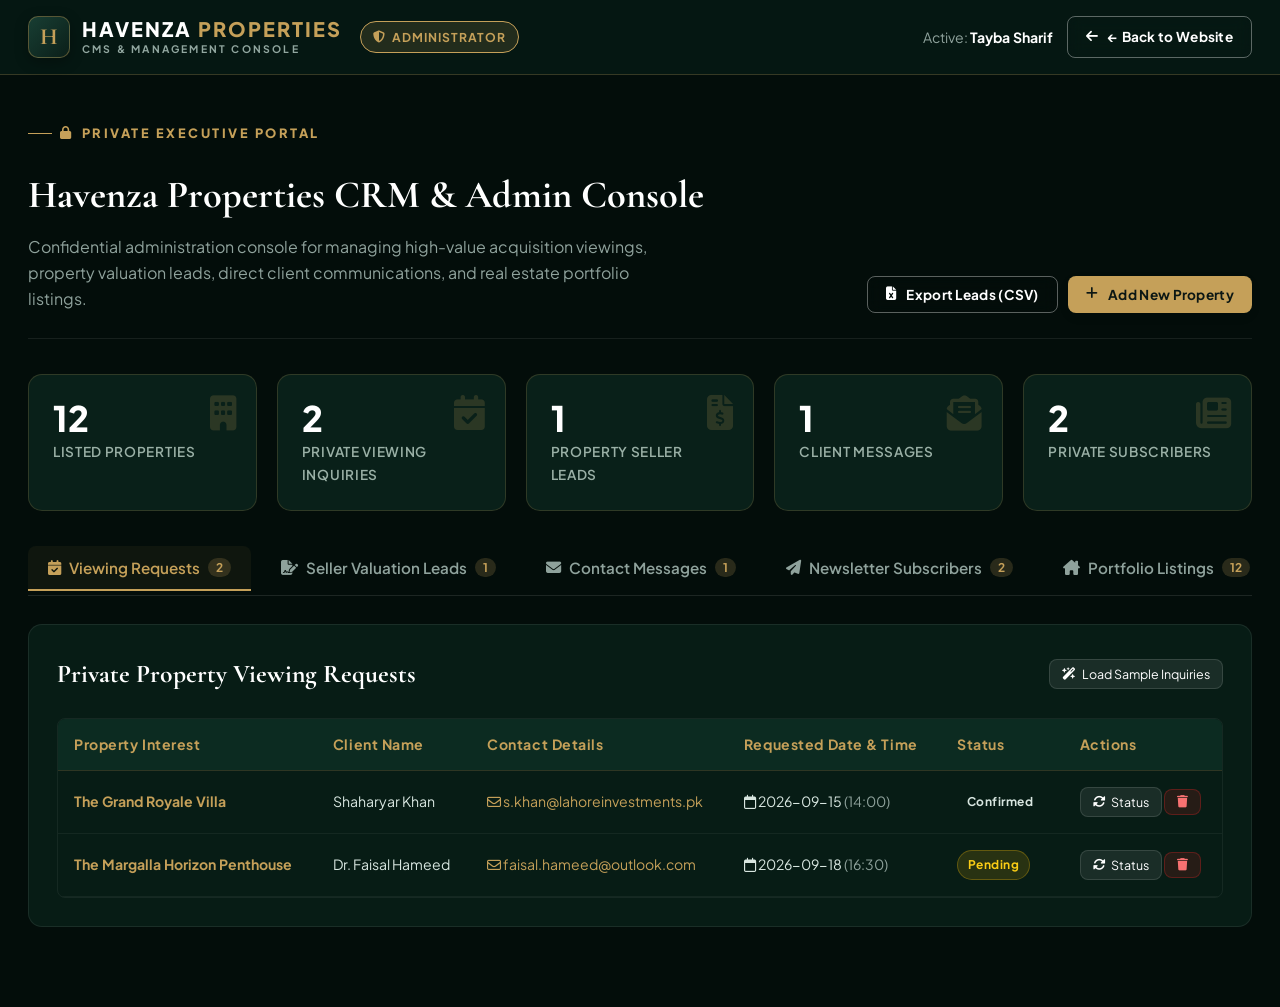
==== admin.html @ 739db120 "Publish Havenza Properties: Clean luxury real estate platform, Admin Console, and Google SEO setup" ====
<!DOCTYPE html>
<html lang="en">
<head>
  <meta charset="UTF-8">
  <meta name="viewport" content="width=device-width, initial-scale=1.0">
  <title>HAVENZA PROPERTIES — CMS & Admin Dashboard</title>
  
  <!-- Google Fonts: Plus Jakarta Sans & Cormorant Garamond -->
  <link rel="preconnect" href="https://fonts.googleapis.com">
  <link rel="preconnect" href="https://fonts.gstatic.com" crossorigin>
  <link href="https://fonts.googleapis.com/css2?family=Cormorant+Garamond:ital,wght@0,500;0,600;0,700;1,400&family=Plus+Jakarta+Sans:wght@300;400;500;600;700;800&display=swap" rel="stylesheet">
  
  <!-- Font Awesome Icons -->
  <link rel="stylesheet" href="https://cdnjs.cloudflare.com/ajax/libs/font-awesome/6.5.1/css/all.min.css">
  
  <!-- Main Stylesheet -->
  <link rel="stylesheet" href="css/style.css">

  <style>
    /* Dedicated Admin Dashboard Styling */
    body.admin-body {
      background-color: #030d0a;
      color: #e4eee9;
      min-height: 100vh;
      display: flex;
      flex-direction: column;
    }

    .admin-navbar {
      background: rgba(6, 24, 19, 0.96);
      backdrop-filter: blur(14px);
      border-bottom: 1px solid rgba(197, 160, 89, 0.25);
      position: sticky;
      top: 0;
      z-index: 100;
      padding: 16px 0;
    }

    .admin-navbar-inner {
      display: flex;
      align-items: center;
      justify-content: space-between;
      gap: 20px;
    }

    .admin-badge-role {
      display: inline-flex;
      align-items: center;
      gap: 6px;
      background: rgba(197, 160, 89, 0.15);
      border: 1px solid var(--color-gold);
      color: var(--color-gold);
      font-size: 0.76rem;
      font-weight: 700;
      letter-spacing: 0.08em;
      text-transform: uppercase;
      padding: 5px 12px;
      border-radius: var(--radius-full);
    }

    .admin-main {
      flex: 1;
      padding: 40px 0 80px;
    }

    .admin-hero {
      margin-bottom: 35px;
      display: flex;
      justify-content: space-between;
      align-items: flex-end;
      flex-wrap: wrap;
      gap: 20px;
      border-bottom: 1px solid rgba(255, 255, 255, 0.08);
      padding-bottom: 25px;
    }

    .admin-hero h1 {
      font-family: var(--font-serif);
      font-size: 2.4rem;
      font-weight: 700;
      color: #ffffff;
      margin-top: 6px;
    }

    /* Stats Grid */
    .admin-stats-grid {
      display: grid;
      grid-template-columns: repeat(auto-fit, minmax(220px, 1fr));
      gap: 20px;
      margin-bottom: 35px;
    }

    .admin-stat-card {
      background: #092019;
      border: 1px solid rgba(197, 160, 89, 0.2);
      border-radius: var(--radius-md);
      padding: 24px;
      position: relative;
      overflow: hidden;
      transition: transform var(--transition-fast), border-color var(--transition-fast);
    }

    .admin-stat-card:hover {
      transform: translateY(-3px);
      border-color: var(--color-gold);
    }

    .admin-stat-card i.stat-icon {
      position: absolute;
      right: 20px;
      top: 20px;
      font-size: 2.2rem;
      color: rgba(197, 160, 89, 0.18);
    }

    .admin-stat-num {
      font-size: 2.2rem;
      font-weight: 800;
      color: #ffffff;
      line-height: 1.1;
      margin-bottom: 4px;
    }

    .admin-stat-label {
      font-size: 0.85rem;
      font-weight: 600;
      color: #9ab0a6;
      text-transform: uppercase;
      letter-spacing: 0.05em;
    }

    /* Admin Tabs */
    .admin-tabs {
      display: flex;
      gap: 10px;
      border-bottom: 1px solid rgba(255, 255, 255, 0.1);
      margin-bottom: 28px;
      overflow-x: auto;
      padding-bottom: 4px;
    }

    .admin-tab {
      background: none;
      border: none;
      color: #8fa29c;
      font-family: var(--font-body);
      font-size: 0.95rem;
      font-weight: 600;
      padding: 12px 20px;
      cursor: pointer;
      border-bottom: 2px solid transparent;
      display: inline-flex;
      align-items: center;
      gap: 8px;
      transition: all var(--transition-fast);
      white-space: nowrap;
    }

    .admin-tab:hover {
      color: #ffffff;
    }

    .admin-tab.active {
      color: var(--color-gold);
      border-bottom-color: var(--color-gold);
      background: rgba(197, 160, 89, 0.06);
      border-radius: var(--radius-sm) var(--radius-sm) 0 0;
    }

    .tab-badge {
      background: rgba(197, 160, 89, 0.2);
      color: var(--color-gold);
      font-size: 0.75rem;
      padding: 2px 8px;
      border-radius: var(--radius-full);
      font-weight: 700;
    }

    /* Tab Panes */
    .admin-pane {
      display: none;
      background: #071c15;
      border: 1px solid rgba(255, 255, 255, 0.08);
      border-radius: var(--radius-md);
      padding: 28px;
    }

    .admin-pane.active {
      display: block;
      animation: fadeIn 0.3s ease;
    }

    @keyframes fadeIn {
      from { opacity: 0; transform: translateY(6px); }
      to { opacity: 1; transform: translateY(0); }
    }

    /* Action bar inside pane */
    .pane-header-actions {
      display: flex;
      justify-content: space-between;
      align-items: center;
      margin-bottom: 22px;
      flex-wrap: wrap;
      gap: 16px;
    }

    .pane-title {
      font-family: var(--font-serif);
      font-size: 1.6rem;
      color: #ffffff;
    }

    /* Tables */
    .table-container {
      overflow-x: auto;
      border-radius: var(--radius-sm);
      border: 1px solid rgba(255, 255, 255, 0.06);
    }

    .admin-table {
      width: 100%;
      border-collapse: collapse;
      text-align: left;
      font-size: 0.88rem;
    }

    .admin-table th {
      background: #0c2b21;
      color: var(--color-gold);
      padding: 14px 16px;
      font-weight: 700;
      letter-spacing: 0.04em;
      border-bottom: 1px solid rgba(197, 160, 89, 0.2);
      white-space: nowrap;
    }

    .admin-table td {
      padding: 16px;
      border-bottom: 1px solid rgba(255, 255, 255, 0.05);
      color: #d8e6e0;
      vertical-align: middle;
    }

    .admin-table tr:hover td {
      background: rgba(255, 255, 255, 0.02);
    }

    .status-badge {
      display: inline-block;
      padding: 4px 10px;
      border-radius: var(--radius-full);
      font-size: 0.75rem;
      font-weight: 700;
      letter-spacing: 0.04em;
    }

    .status-pending {
      background: rgba(234, 179, 8, 0.15);
      color: #facc15;
      border: 1px solid rgba(234, 179, 8, 0.3);
    }

    .status-contacted {
      background: rgba(59, 130, 246, 0.15);
      color: #60a5fa;
      border: 1px solid rgba(59, 130, 246, 0.3);
    }

    .status-completed {
      background: rgba(34, 197, 94, 0.15);
      color: #4ade80;
      border: 1px solid rgba(34, 197, 94, 0.3);
    }

    .admin-btn-action {
      background: rgba(255, 255, 255, 0.08);
      border: 1px solid rgba(255, 255, 255, 0.12);
      color: #ffffff;
      padding: 6px 12px;
      border-radius: var(--radius-sm);
      font-size: 0.78rem;
      cursor: pointer;
      display: inline-flex;
      align-items: center;
      gap: 6px;
      transition: all var(--transition-fast);
    }

    .admin-btn-action:hover {
      background: var(--color-gold);
      border-color: var(--color-gold);
      color: #030d0a;
    }

    .admin-btn-delete {
      background: rgba(220, 38, 38, 0.15);
      border: 1px solid rgba(220, 38, 38, 0.3);
      color: #f87171;
    }

    .admin-btn-delete:hover {
      background: #dc2626;
      border-color: #dc2626;
      color: #ffffff;
    }

    /* Modal Form inside Admin */
    .admin-modal-overlay {
      display: none;
      position: fixed;
      inset: 0;
      background: rgba(0, 0, 0, 0.8);
      backdrop-filter: blur(8px);
      z-index: 1000;
      align-items: center;
      justify-content: center;
      padding: 20px;
    }

    .admin-modal-overlay.active {
      display: flex;
    }

    .admin-modal-box {
      background: #092019;
      border: 1px solid var(--color-gold-border);
      border-radius: var(--radius-md);
      max-width: 680px;
      width: 100%;
      max-height: 90vh;
      overflow-y: auto;
      padding: 30px;
      box-shadow: var(--shadow-xl);
    }

    .admin-form-group {
      margin-bottom: 18px;
    }

    .admin-form-group label {
      display: block;
      font-size: 0.85rem;
      font-weight: 700;
      margin-bottom: 6px;
      color: #c5d6cf;
    }

    .admin-form-control {
      width: 100%;
      background: #05140f;
      border: 1px solid rgba(255, 255, 255, 0.15);
      border-radius: var(--radius-sm);
      padding: 10px 14px;
      color: #ffffff;
      font-family: var(--font-body);
      font-size: 0.9rem;
    }

    .admin-form-control:focus {
      outline: none;
      border-color: var(--color-gold);
    }
  </style>
</head>
<body class="admin-body">

  <!-- Top Admin Navbar -->
  <header class="admin-navbar">
    <div class="container admin-navbar-inner">
      <div style="display: flex; align-items: center; gap: 18px;">
        <a href="index.html" class="brand-logo" title="Return to Website">
          <div class="brand-crest">H</div>
          <div class="brand-text">
            <div class="brand-name">HAVENZA <span>PROPERTIES</span></div>
            <div class="brand-tag">CMS & Management Console</div>
          </div>
        </a>
        <span class="admin-badge-role"><i class="fa-solid fa-shield-halved"></i> Administrator</span>
      </div>

      <div style="display: flex; align-items: center; gap: 14px;">
        <span style="font-size: 0.88rem; color: #8fa29c;" class="hide-mobile">
          Active: <strong style="color: #ffffff;">Tayba Sharif</strong>
        </span>
        <a href="index.html" class="btn btn-outline btn-sm">
          <i class="fa-solid fa-arrow-left"></i>
          <span>← Back to Website</span>
        </a>
      </div>
    </div>
  </header>

  <!-- Main Content -->
  <main class="admin-main">
    <div class="container">
      
      <!-- Admin Header Area -->
      <div class="admin-hero">
        <div>
          <div class="kicker"><i class="fa-solid fa-lock"></i> Private Executive Portal</div>
          <h1>Havenza Properties CRM & Admin Console</h1>
          <p style="color: #8fa29c; margin-top: 6px; max-width: 650px;">
            Confidential administration console for managing high-value acquisition viewings, property valuation leads, direct client communications, and real estate portfolio listings.
          </p>
        </div>
        <div style="display: flex; gap: 10px; flex-wrap: wrap;">
          <button class="btn btn-outline btn-sm" onclick="AdminPanel.exportToCSV()">
            <i class="fa-solid fa-file-excel"></i> Export Leads (CSV)
          </button>
          <button class="btn btn-primary btn-sm" onclick="AdminPanel.openAddPropertyModal()">
            <i class="fa-solid fa-plus"></i> Add New Property
          </button>
        </div>
      </div>

      <!-- Live Metric Stats Grid -->
      <div class="admin-stats-grid">
        <div class="admin-stat-card">
          <i class="fa-solid fa-building stat-icon"></i>
          <div class="admin-stat-num" id="statProperties">12</div>
          <div class="admin-stat-label">Listed Properties</div>
        </div>

        <div class="admin-stat-card">
          <i class="fa-solid fa-calendar-check stat-icon"></i>
          <div class="admin-stat-num" id="statViewings">0</div>
          <div class="admin-stat-label">Private Viewing Inquiries</div>
        </div>

        <div class="admin-stat-card">
          <i class="fa-solid fa-file-invoice-dollar stat-icon"></i>
          <div class="admin-stat-num" id="statSellers">0</div>
          <div class="admin-stat-label">Property Seller Leads</div>
        </div>

        <div class="admin-stat-card">
          <i class="fa-solid fa-envelope-open-text stat-icon"></i>
          <div class="admin-stat-num" id="statMessages">0</div>
          <div class="admin-stat-label">Client Messages</div>
        </div>

        <div class="admin-stat-card">
          <i class="fa-solid fa-newspaper stat-icon"></i>
          <div class="admin-stat-num" id="statSubscribers">0</div>
          <div class="admin-stat-label">Private Subscribers</div>
        </div>
      </div>

      <!-- Tab Navigation -->
      <div class="admin-tabs">
        <button class="admin-tab active" data-tab="viewings" onclick="AdminPanel.switchTab('viewings')">
          <i class="fa-solid fa-calendar-check"></i> Viewing Requests
          <span class="tab-badge" id="badgeViewings">0</span>
        </button>
        <button class="admin-tab" data-tab="sellers" onclick="AdminPanel.switchTab('sellers')">
          <i class="fa-solid fa-file-signature"></i> Seller Valuation Leads
          <span class="tab-badge" id="badgeSellers">0</span>
        </button>
        <button class="admin-tab" data-tab="messages" onclick="AdminPanel.switchTab('messages')">
          <i class="fa-solid fa-envelope"></i> Contact Messages
          <span class="tab-badge" id="badgeMessages">0</span>
        </button>
        <button class="admin-tab" data-tab="newsletter" onclick="AdminPanel.switchTab('newsletter')">
          <i class="fa-solid fa-paper-plane"></i> Newsletter Subscribers
          <span class="tab-badge" id="badgeNewsletter">0</span>
        </button>
        <button class="admin-tab" data-tab="properties" onclick="AdminPanel.switchTab('properties')">
          <i class="fa-solid fa-house-chimney"></i> Portfolio Listings
          <span class="tab-badge" id="badgeProperties">12</span>
        </button>
        <button class="admin-tab" data-tab="tools" onclick="AdminPanel.switchTab('tools')">
          <i class="fa-solid fa-sliders"></i> System & Data Tools
        </button>
      </div>

      <!-- Tab 1: Viewing Requests -->
      <div class="admin-pane active" id="pane-viewings">
        <div class="pane-header-actions">
          <h2 class="pane-title">Private Property Viewing Requests</h2>
          <button class="admin-btn-action" onclick="AdminPanel.seedSampleViewings()">
            <i class="fa-solid fa-wand-magic-sparkles"></i> Load Sample Inquiries
          </button>
        </div>
        <div class="table-container">
          <table class="admin-table">
            <thead>
              <tr>
                <th>Property Interest</th>
                <th>Client Name</th>
                <th>Contact Details</th>
                <th>Requested Date & Time</th>
                <th>Status</th>
                <th>Actions</th>
              </tr>
            </thead>
            <tbody id="viewingsTableBody">
              <!-- Populated by JS -->
            </tbody>
          </table>
        </div>
      </div>

      <!-- Tab 2: Seller Leads -->
      <div class="admin-pane" id="pane-sellers">
        <div class="pane-header-actions">
          <h2 class="pane-title">Property Valuation & Seller Listings</h2>
          <button class="admin-btn-action" onclick="AdminPanel.seedSampleSellers()">
            <i class="fa-solid fa-wand-magic-sparkles"></i> Load Sample Leads
          </button>
        </div>
        <div class="table-container">
          <table class="admin-table">
            <thead>
              <tr>
                <th>Seller Name</th>
                <th>Location & City</th>
                <th>Property Type & Size</th>
                <th>Contact</th>
                <th>Notes / Asking Price</th>
                <th>Status</th>
                <th>Actions</th>
              </tr>
            </thead>
            <tbody id="sellersTableBody">
              <!-- Populated by JS -->
            </tbody>
          </table>
        </div>
      </div>

      <!-- Tab 3: Contact Messages -->
      <div class="admin-pane" id="pane-messages">
        <div class="pane-header-actions">
          <h2 class="pane-title">Direct Client Enquiries</h2>
          <button class="admin-btn-action" onclick="AdminPanel.seedSampleMessages()">
            <i class="fa-solid fa-wand-magic-sparkles"></i> Load Sample Messages
          </button>
        </div>
        <div class="table-container">
          <table class="admin-table">
            <thead>
              <tr>
                <th>Sender</th>
                <th>Subject</th>
                <th>Message Content</th>
                <th>Date Received</th>
                <th>Status</th>
                <th>Actions</th>
              </tr>
            </thead>
            <tbody id="messagesTableBody">
              <!-- Populated by JS -->
            </tbody>
          </table>
        </div>
      </div>

      <!-- Tab 4: Newsletter Subscribers -->
      <div class="admin-pane" id="pane-newsletter">
        <div class="pane-header-actions">
          <h2 class="pane-title">Market Report Subscribers</h2>
          <button class="admin-btn-action" onclick="AdminPanel.exportNewsletterCSV()">
            <i class="fa-solid fa-download"></i> Export Emails
          </button>
        </div>
        <div class="table-container">
          <table class="admin-table">
            <thead>
              <tr>
                <th>Subscriber Email</th>
                <th>Date Subscribed</th>
                <th>Actions</th>
              </tr>
            </thead>
            <tbody id="newsletterTableBody">
              <!-- Populated by JS -->
            </tbody>
          </table>
        </div>
      </div>

      <!-- Tab 5: Portfolio Listings -->
      <div class="admin-pane" id="pane-properties">
        <div class="pane-header-actions">
          <h2 class="pane-title">Active Property Portfolio</h2>
          <button class="btn btn-primary btn-sm" onclick="AdminPanel.openAddPropertyModal()">
            <i class="fa-solid fa-plus"></i> Add New Listing
          </button>
        </div>
        <div class="table-container">
          <table class="admin-table">
            <thead>
              <tr>
                <th>ID</th>
                <th>Title & Location</th>
                <th>Category</th>
                <th>Purpose</th>
                <th>Price (PKR)</th>
                <th>Bed / Bath</th>
                <th>Actions</th>
              </tr>
            </thead>
            <tbody id="propertiesTableBody">
              <!-- Populated by JS -->
            </tbody>
          </table>
        </div>
      </div>

      <!-- Tab 6: System & Data Tools -->
      <div class="admin-pane" id="pane-tools">
        <div class="pane-header-actions">
          <h2 class="pane-title">System Controls & Storage Management</h2>
        </div>
        <div style="display: grid; grid-template-columns: repeat(auto-fit, minmax(280px, 1fr)); gap: 20px;">
          <div style="background: rgba(255,255,255,0.03); border: 1px solid rgba(255,255,255,0.08); padding: 22px; border-radius: var(--radius-sm);">
            <h3 style="color: #ffffff; margin-bottom: 8px;"><i class="fa-solid fa-file-csv" style="color: var(--color-gold);"></i> Data Export</h3>
            <p style="font-size: 0.85rem; color: #8fa29c; margin-bottom: 16px;">Download all viewing tours, seller leads, and client messages into a consolidated Excel CSV format.</p>
            <button class="btn btn-outline btn-sm" onclick="AdminPanel.exportToCSV()">Export All Leads to CSV</button>
          </div>

          <div style="background: rgba(255,255,255,0.03); border: 1px solid rgba(255,255,255,0.08); padding: 22px; border-radius: var(--radius-sm);">
            <h3 style="color: #ffffff; margin-bottom: 8px;"><i class="fa-solid fa-database" style="color: var(--color-gold);"></i> Pre-Populate Demo Leads</h3>
            <p style="font-size: 0.85rem; color: #8fa29c; margin-bottom: 16px;">Inject verified sample viewing bookings and valuation leads to test the CRM experience.</p>
            <button class="btn btn-outline btn-sm" onclick="AdminPanel.seedAllData()">Inject All Sample Leads</button>
          </div>

          <div style="background: rgba(220,38,38,0.08); border: 1px solid rgba(220,38,38,0.25); padding: 22px; border-radius: var(--radius-sm);">
            <h3 style="color: #f87171; margin-bottom: 8px;"><i class="fa-solid fa-triangle-exclamation"></i> Clear Inquiries</h3>
            <p style="font-size: 0.85rem; color: #fca5a5; margin-bottom: 16px;">Reset all submitted inquiries and leads from local browser storage.</p>
            <button class="admin-btn-action admin-btn-delete" onclick="AdminPanel.clearAllData()">Clear Inquiries Storage</button>
          </div>
        </div>
      </div>

    </div>
  </main>

  <!-- Add Property Modal -->
  <div class="admin-modal-overlay" id="addPropertyModal">
    <div class="admin-modal-box">
      <div style="display: flex; justify-content: space-between; align-items: center; margin-bottom: 20px;">
        <h3 style="font-family: var(--font-serif); font-size: 1.6rem; color: #ffffff;">Add New Property Listing</h3>
        <button class="btn btn-outline btn-sm" onclick="AdminPanel.closeAddPropertyModal()"><i class="fa-solid fa-xmark"></i></button>
      </div>

      <form id="addPropertyForm" onsubmit="AdminPanel.saveNewProperty(event)">
        <div class="admin-form-group">
          <label>Property Title *</label>
          <input type="text" id="propTitle" class="admin-form-control" placeholder="e.g. The Margalla Sky Penthouse" required>
        </div>

        <div style="display: grid; grid-template-columns: 1fr 1fr; gap: 14px;">
          <div class="admin-form-group">
            <label>Purpose *</label>
            <select id="propPurpose" class="admin-form-control" required>
              <option value="buy">For Sale</option>
              <option value="rent">For Rent</option>
            </select>
          </div>

          <div class="admin-form-group">
            <label>Category *</label>
            <select id="propCategory" class="admin-form-control" required>
              <option value="Villa">Luxury Villa</option>
              <option value="Penthouse">Sky Penthouse</option>
              <option value="Apartment">Luxury Apartment</option>
              <option value="House">Executive House</option>
              <option value="Commercial">Commercial Plaza / Floor</option>
              <option value="Plot">Prime Plot</option>
            </select>
          </div>
        </div>

        <div style="display: grid; grid-template-columns: 1fr 1fr; gap: 14px;">
          <div class="admin-form-group">
            <label>City *</label>
            <select id="propCity" class="admin-form-control" required>
              <option value="Lahore">Lahore</option>
              <option value="Islamabad">Islamabad</option>
              <option value="Karachi">Karachi</option>
              <option value="Rawalpindi">Rawalpindi</option>
              <option value="Faisalabad">Faisalabad</option>
            </select>
          </div>

          <div class="admin-form-group">
            <label>Location & Address *</label>
            <input type="text" id="propLocation" class="admin-form-control" placeholder="e.g. DHA Phase 6, Lahore" required>
          </div>
        </div>

        <div style="display: grid; grid-template-columns: 1fr 1fr; gap: 14px;">
          <div class="admin-form-group">
            <label>Price in PKR *</label>
            <input type="number" id="propPricePKR" class="admin-form-control" placeholder="e.g. 185000000" required>
          </div>

          <div class="admin-form-group">
            <label>Price Display *</label>
            <input type="text" id="propPriceDisplay" class="admin-form-control" placeholder="e.g. PKR 18.5 Crore" required>
          </div>
        </div>

        <div style="display: grid; grid-template-columns: 1fr 1fr 1fr; gap: 14px;">
          <div class="admin-form-group">
            <label>Bedrooms</label>
            <input type="number" id="propBeds" class="admin-form-control" value="5" min="0">
          </div>

          <div class="admin-form-group">
            <label>Bathrooms</label>
            <input type="number" id="propBaths" class="admin-form-control" value="6" min="0">
          </div>

          <div class="admin-form-group">
            <label>Area Display</label>
            <input type="text" id="propArea" class="admin-form-control" placeholder="e.g. 1 Kanal (5,400 Sq Ft)">
          </div>
        </div>

        <div class="admin-form-group">
          <label>Photo Image URL</label>
          <input type="url" id="propImage" class="admin-form-control" placeholder="https://images.unsplash.com/photo-..." value="https://images.unsplash.com/photo-1600596542815-ffad4c1539a9?auto=format&fit=crop&w=1600&q=85">
        </div>

        <div class="admin-form-group">
          <label>Description</label>
          <textarea id="propDesc" class="admin-form-control" rows="3" placeholder="Architectural description of the residence..."></textarea>
        </div>

        <div style="display: flex; justify-content: flex-end; gap: 12px; margin-top: 24px;">
          <button type="button" class="btn btn-outline" onclick="AdminPanel.closeAddPropertyModal()">Cancel</button>
          <button type="submit" class="btn btn-primary"><i class="fa-solid fa-check"></i> Publish Property</button>
        </div>
      </form>
    </div>
  </div>

  <!-- Load Global Data & Admin Engine -->
  <script src="js/data.js"></script>
  <script>
    /**
     * HAVENZA PROPERTIES — Admin Panel Controller
     * Provides client-side CRM for viewing bookings, seller leads, contact messages,
     * property listings, and CSV export. Synchronized via localStorage.
     */
    const AdminPanel = (function() {
      'use strict';

      // Storage Keys
      const KEYS = {
        VIEWINGS: 'havenza_viewings',
        SELLERS: 'havenza_sellers',
        MESSAGES: 'havenza_messages',
        NEWSLETTER: 'havenza_newsletter',
        CUSTOM_PROPERTIES: 'havenza_custom_properties'
      };

      // Sample Data for Immediate Experience
      const SAMPLE_VIEWINGS = [
        {
          id: 'vw-1',
          propertyTitle: 'The Grand Royale Villa',
          name: 'Shaharyar Khan',
          email: 's.khan@lahoreinvestments.pk',
          phone: 'Via Email Preferred',
          date: '2026-09-15',
          time: '14:00',
          status: 'Confirmed',
          createdAt: '2026-09-08T10:30:00Z'
        },
        {
          id: 'vw-2',
          propertyTitle: 'The Margalla Horizon Penthouse',
          name: 'Dr. Faisal Hameed',
          email: 'faisal.hameed@outlook.com',
          phone: 'Via Email Preferred',
          date: '2026-09-18',
          time: '16:30',
          status: 'Pending',
          createdAt: '2026-09-09T08:15:00Z'
        }
      ];

      const SAMPLE_SELLERS = [
        {
          id: 'sel-1',
          name: 'Mian Tariq Mehmood',
          location: 'DHA Phase 5, Lahore',
          type: 'Luxury Villa',
          size: '2 Kanal',
          email: 'tariq.mehmood@mehmoodgroup.com',
          phone: 'Via Email Preferred',
          notes: 'Asking PKR 45 Crore. Full imported marble, heated pool, built 2024.',
          status: 'Contacted',
          createdAt: '2026-09-07T14:20:00Z'
        }
      ];

      const SAMPLE_MESSAGES = [
        {
          id: 'msg-1',
          name: 'Zaryab Hassan (Overseas Pakistani - UK)',
          email: 'zaryab.hassan@londonadvisory.co.uk',
          subject: 'Commercial Acquisition in Islamabad Blue Area',
          message: 'Interested in Grade-A corporate floorplates yielding 9%+ net. Please forward verified title dossiers.',
          status: 'Unread',
          createdAt: '2026-09-08T18:40:00Z'
        }
      ];

      const SAMPLE_NEWSLETTER = [
        { email: 'investor.portfolio@dubaiholdings.ae', date: '2026-09-05' },
        { email: 'kamran.sharif@fintechpk.com', date: '2026-09-07' }
      ];

      function getStorage(key, fallback = []) {
        try {
          const item = localStorage.getItem(key);
          return item ? JSON.parse(item) : fallback;
        } catch (e) {
          return fallback;
        }
      }

      function setStorage(key, data) {
        try {
          localStorage.setItem(key, JSON.stringify(data));
        } catch (e) {
          console.error('Storage error:', e);
        }
      }

      // Initialize defaults if empty
      function checkDefaults() {
        if (!localStorage.getItem(KEYS.VIEWINGS)) setStorage(KEYS.VIEWINGS, SAMPLE_VIEWINGS);
        if (!localStorage.getItem(KEYS.SELLERS)) setStorage(KEYS.SELLERS, SAMPLE_SELLERS);
        if (!localStorage.getItem(KEYS.MESSAGES)) setStorage(KEYS.MESSAGES, SAMPLE_MESSAGES);
        if (!localStorage.getItem(KEYS.NEWSLETTER)) setStorage(KEYS.NEWSLETTER, SAMPLE_NEWSLETTER);
      }

      function getAllProperties() {
        const custom = getStorage(KEYS.CUSTOM_PROPERTIES, []);
        const base = (window.HAVENZA_DATA && window.HAVENZA_DATA.properties) ? window.HAVENZA_DATA.properties : [];
        const map = new Map();
        base.forEach(p => map.set(p.id, p));
        custom.forEach(p => map.set(p.id, p));
        return Array.from(map.values());
      }

      // Render Dashboard
      function render() {
        const viewings = getStorage(KEYS.VIEWINGS, []);
        const sellers = getStorage(KEYS.SELLERS, []);
        const messages = getStorage(KEYS.MESSAGES, []);
        const newsletter = getStorage(KEYS.NEWSLETTER, []);
        const properties = getAllProperties();

        // Update stats
        document.getElementById('statProperties').textContent = properties.length;
        document.getElementById('statViewings').textContent = viewings.length;
        document.getElementById('statSellers').textContent = sellers.length;
        document.getElementById('statMessages').textContent = messages.length;
        document.getElementById('statSubscribers').textContent = newsletter.length;

        // Update badges
        document.getElementById('badgeViewings').textContent = viewings.length;
        document.getElementById('badgeSellers').textContent = sellers.length;
        document.getElementById('badgeMessages').textContent = messages.length;
        document.getElementById('badgeNewsletter').textContent = newsletter.length;
        document.getElementById('badgeProperties').textContent = properties.length;

        // Render Viewings Table
        const vBody = document.getElementById('viewingsTableBody');
        if (viewings.length === 0) {
          vBody.innerHTML = `<tr><td colspan="6" style="text-align:center;padding:30px;color:#8fa29c;">No viewing requests recorded yet.</td></tr>`;
        } else {
          vBody.innerHTML = viewings.map(v => `
            <tr>
              <td><strong style="color:var(--color-gold);">${v.propertyTitle || 'Residence'}</strong></td>
              <td>${v.name}</td>
              <td>
                <a href="mailto:${v.email}" style="color:var(--color-gold);"><i class="fa-regular fa-envelope"></i> ${v.email}</a>
                ${v.phone && v.phone !== 'Via Email Preferred' ? `<div style="font-size:0.8rem;color:#8fa29c;"><i class="fa-solid fa-phone"></i> ${v.phone}</div>` : ''}
              </td>
              <td><i class="fa-regular fa-calendar"></i> ${v.date || 'TBD'} <span style="color:#8fa29c;">(${v.time || 'Flexible'})</span></td>
              <td>
                <span class="status-badge status-${(v.status || 'pending').toLowerCase()}">${v.status || 'Pending'}</span>
              </td>
              <td>
                <button class="admin-btn-action" onclick="AdminPanel.toggleViewingStatus('${v.id}')">
                  <i class="fa-solid fa-rotate"></i> Status
                </button>
                <button class="admin-btn-action admin-btn-delete" onclick="AdminPanel.deleteViewing('${v.id}')">
                  <i class="fa-solid fa-trash"></i>
                </button>
              </td>
            </tr>
          `).join('');
        }

        // Render Sellers Table
        const sBody = document.getElementById('sellersTableBody');
        if (sellers.length === 0) {
          sBody.innerHTML = `<tr><td colspan="7" style="text-align:center;padding:30px;color:#8fa29c;">No seller leads recorded yet.</td></tr>`;
        } else {
          sBody.innerHTML = sellers.map(s => `
            <tr>
              <td><strong>${s.name}</strong></td>
              <td>${s.location || 'Pakistan'}</td>
              <td><span class="badge" style="background:rgba(197,160,89,0.15);color:var(--color-gold);padding:3px 8px;border-radius:4px;">${s.type || 'Property'}</span> ${s.size ? `· ${s.size}` : ''}</td>
              <td><a href="mailto:${s.email}" style="color:var(--color-gold);"><i class="fa-regular fa-envelope"></i> ${s.email}</a></td>
              <td style="max-width:250px;font-size:0.82rem;color:#b2c4bd;">${s.notes || 'No extra notes'}</td>
              <td><span class="status-badge status-${(s.status || 'pending').toLowerCase()}">${s.status || 'Pending'}</span></td>
              <td>
                <button class="admin-btn-action" onclick="AdminPanel.toggleSellerStatus('${s.id}')"><i class="fa-solid fa-rotate"></i></button>
                <button class="admin-btn-action admin-btn-delete" onclick="AdminPanel.deleteSeller('${s.id}')"><i class="fa-solid fa-trash"></i></button>
              </td>
            </tr>
          `).join('');
        }

        // Render Messages Table
        const mBody = document.getElementById('messagesTableBody');
        if (messages.length === 0) {
          mBody.innerHTML = `<tr><td colspan="6" style="text-align:center;padding:30px;color:#8fa29c;">No messages recorded yet.</td></tr>`;
        } else {
          mBody.innerHTML = messages.map(m => `
            <tr>
              <td>
                <strong>${m.name}</strong><br>
                <a href="mailto:${m.email}" style="font-size:0.8rem;color:var(--color-gold);"><i class="fa-regular fa-envelope"></i> ${m.email}</a>
              </td>
              <td style="color:#ffffff;">${m.subject || 'Direct Inquiry'}</td>
              <td style="max-width:320px;font-size:0.85rem;color:#b2c4bd;">${m.message}</td>
              <td style="font-size:0.8rem;color:#8fa29c;">${m.createdAt ? new Date(m.createdAt).toLocaleDateString() : 'Recent'}</td>
              <td><span class="status-badge status-${(m.status || 'unread').toLowerCase()}">${m.status || 'Unread'}</span></td>
              <td>
                <a href="mailto:${m.email}?subject=RE:%20Havenza%20Properties%20Inquiry" class="admin-btn-action"><i class="fa-solid fa-reply"></i> Reply</a>
                <button class="admin-btn-action admin-btn-delete" onclick="AdminPanel.deleteMessage('${m.id}')"><i class="fa-solid fa-trash"></i></button>
              </td>
            </tr>
          `).join('');
        }

        // Render Newsletter Table
        const nBody = document.getElementById('newsletterTableBody');
        if (newsletter.length === 0) {
          nBody.innerHTML = `<tr><td colspan="3" style="text-align:center;padding:30px;color:#8fa29c;">No subscribers yet.</td></tr>`;
        } else {
          nBody.innerHTML = newsletter.map((n, i) => `
            <tr>
              <td><strong>${typeof n === 'string' ? n : n.email}</strong></td>
              <td style="color:#8fa29c;">${n.date || 'Recent'}</td>
              <td>
                <button class="admin-btn-action admin-btn-delete" onclick="AdminPanel.deleteNewsletter(${i})"><i class="fa-solid fa-trash"></i></button>
              </td>
            </tr>
          `).join('');
        }

        // Render Properties Table
        const pBody = document.getElementById('propertiesTableBody');
        pBody.innerHTML = properties.map(p => `
          <tr>
            <td style="font-size:0.75rem;color:#8fa29c;">${p.id}</td>
            <td>
              <strong style="color:#ffffff;">${p.title}</strong>
              <div style="font-size:0.78rem;color:#8fa29c;">${p.location}</div>
            </td>
            <td>${p.category}</td>
            <td><span class="status-badge status-${p.purpose === 'buy' ? 'completed' : 'contacted'}">${p.purpose === 'buy' ? 'Sale' : 'Rent'}</span></td>
            <td style="color:var(--color-gold);font-weight:700;">${p.priceDisplayPKR}</td>
            <td>${p.bedrooms || '—'} Beds · ${p.bathrooms || '—'} Baths</td>
            <td>
              <a href="index.html#properties" target="_blank" class="admin-btn-action" title="View on site"><i class="fa-regular fa-eye"></i> View</a>
              <button class="admin-btn-action admin-btn-delete" onclick="AdminPanel.deleteProperty('${p.id}')"><i class="fa-solid fa-trash"></i></button>
            </td>
          </tr>
        `).join('');
      }

      // Tab switching
      function switchTab(tabId) {
        document.querySelectorAll('.admin-tab').forEach(b => b.classList.toggle('active', b.dataset.tab === tabId));
        document.querySelectorAll('.admin-pane').forEach(p => p.classList.toggle('active', p.id === `pane-${tabId}`));
      }

      // Status toggles & deletes
      function toggleViewingStatus(id) {
        const list = getStorage(KEYS.VIEWINGS, []);
        const item = list.find(v => v.id === id);
        if (item) {
          if (item.status === 'Pending') item.status = 'Contacted';
          else if (item.status === 'Contacted') item.status = 'Completed';
          else item.status = 'Pending';
          setStorage(KEYS.VIEWINGS, list);
          render();
        }
      }

      function deleteViewing(id) {
        if (!confirm('Are you sure you want to remove this viewing request?')) return;
        let list = getStorage(KEYS.VIEWINGS, []);
        list = list.filter(v => v.id !== id);
        setStorage(KEYS.VIEWINGS, list);
        render();
      }

      function toggleSellerStatus(id) {
        const list = getStorage(KEYS.SELLERS, []);
        const item = list.find(s => s.id === id);
        if (item) {
          if (item.status === 'Pending') item.status = 'Contacted';
          else if (item.status === 'Contacted') item.status = 'Completed';
          else item.status = 'Pending';
          setStorage(KEYS.SELLERS, list);
          render();
        }
      }

      function deleteSeller(id) {
        if (!confirm('Remove this seller valuation record?')) return;
        let list = getStorage(KEYS.SELLERS, []);
        list = list.filter(s => s.id !== id);
        setStorage(KEYS.SELLERS, list);
        render();
      }

      function deleteMessage(id) {
        if (!confirm('Delete this message?')) return;
        let list = getStorage(KEYS.MESSAGES, []);
        list = list.filter(m => m.id !== id);
        setStorage(KEYS.MESSAGES, list);
        render();
      }

      function deleteNewsletter(index) {
        let list = getStorage(KEYS.NEWSLETTER, []);
        list.splice(index, 1);
        setStorage(KEYS.NEWSLETTER, list);
        render();
      }

      function deleteProperty(id) {
        if (!confirm(`Are you sure you want to remove property listing ${id}?`)) return;
        let custom = getStorage(KEYS.CUSTOM_PROPERTIES, []);
        custom = custom.filter(p => p.id !== id);
        const base = (window.HAVENZA_DATA && window.HAVENZA_DATA.properties) ? window.HAVENZA_DATA.properties : [];
        const updatedBase = base.filter(p => p.id !== id);
        if (window.HAVENZA_DATA) window.HAVENZA_DATA.properties = updatedBase;
        setStorage(KEYS.CUSTOM_PROPERTIES, updatedBase);
        render();
      }

      // Add Property Modal Handlers
      function openAddPropertyModal() {
        document.getElementById('addPropertyModal').classList.add('active');
      }

      function closeAddPropertyModal() {
        document.getElementById('addPropertyModal').classList.remove('active');
      }

      function saveNewProperty(e) {
        e.preventDefault();
        const pkr = parseInt(document.getElementById('propPricePKR').value, 10);
        const newProp = {
          id: 'hp-' + Math.floor(100 + Math.random() * 900),
          title: document.getElementById('propTitle').value,
          purpose: document.getElementById('propPurpose').value,
          category: document.getElementById('propCategory').value,
          city: document.getElementById('propCity').value,
          location: document.getElementById('propLocation').value,
          address: document.getElementById('propLocation').value,
          pricePKR: pkr,
          priceDisplayPKR: document.getElementById('propPriceDisplay').value,
          priceUSD: Math.round(pkr / 280),
          priceDisplayUSD: '$' + Math.round(pkr / 280).toLocaleString(),
          bedrooms: parseInt(document.getElementById('propBeds').value, 10) || 4,
          bathrooms: parseInt(document.getElementById('propBaths').value, 10) || 5,
          areaDisplay: document.getElementById('propArea').value || '1 Kanal',
          images: [document.getElementById('propImage').value],
          description: document.getElementById('propDesc').value || 'Exclusive luxury residence listed by Havenza Properties.',
          featured: true,
          status: 'Available',
          highlights: ['Prime central sector', 'Premium architecture', 'Legal title clearance'],
          amenities: ['Smart Security', 'Designer Kitchen', 'Private Parking', 'Marble Flooring'],
          advisor: {
            name: 'Tayba Sharif',
            title: 'Founder & Principal Advisor',
            email: 'taybasharif96@gmail.com'
          }
        };

        const existingCustom = getStorage(KEYS.CUSTOM_PROPERTIES, (window.HAVENZA_DATA ? window.HAVENZA_DATA.properties : []));
        existingCustom.unshift(newProp);
        setStorage(KEYS.CUSTOM_PROPERTIES, existingCustom);

        closeAddPropertyModal();
        render();
        alert('New luxury property listing published successfully! It is now live on the website.');
      }

      // Export CSV
      function exportToCSV() {
        const viewings = getStorage(KEYS.VIEWINGS, []);
        const sellers = getStorage(KEYS.SELLERS, []);
        const messages = getStorage(KEYS.MESSAGES, []);

        let csv = 'Type,Name,Email,Property/Subject,Details/Notes,Date,Status\n';

        viewings.forEach(v => {
          csv += `"Viewing Request","${v.name || ''}","${v.email || ''}","${v.propertyTitle || ''}","${v.date || ''} ${v.time || ''}","${v.createdAt || ''}","${v.status || ''}"\n`;
        });

        sellers.forEach(s => {
          csv += `"Seller Lead","${s.name || ''}","${s.email || ''}","${s.type || ''} - ${s.location || ''}","${(s.notes || '').replace(/"/g, '""')}","${s.createdAt || ''}","${s.status || ''}"\n`;
        });

        messages.forEach(m => {
          csv += `"Contact Message","${m.name || ''}","${m.email || ''}","${m.subject || ''}","${(m.message || '').replace(/"/g, '""')}","${m.createdAt || ''}","${m.status || ''}"\n`;
        });

        const blob = new Blob([csv], { type: 'text/csv;charset=utf-8;' });
        const url = URL.createObjectURL(blob);
        const a = document.createElement('a');
        a.href = url;
        a.download = `Havenza_Properties_Leads_${new Date().toISOString().split('T')[0]}.csv`;
        a.click();
      }

      function exportNewsletterCSV() {
        const newsletter = getStorage(KEYS.NEWSLETTER, []);
        let csv = 'Email,Date\n';
        newsletter.forEach(n => {
          csv += `"${typeof n === 'string' ? n : n.email}","${n.date || 'Recent'}"\n`;
        });
        const blob = new Blob([csv], { type: 'text/csv;charset=utf-8;' });
        const url = URL.createObjectURL(blob);
        const a = document.createElement('a');
        a.href = url;
        a.download = `Havenza_Newsletter_Subscribers_${new Date().toISOString().split('T')[0]}.csv`;
        a.click();
      }

      function seedAllData() {
        setStorage(KEYS.VIEWINGS, SAMPLE_VIEWINGS);
        setStorage(KEYS.SELLERS, SAMPLE_SELLERS);
        setStorage(KEYS.MESSAGES, SAMPLE_MESSAGES);
        setStorage(KEYS.NEWSLETTER, SAMPLE_NEWSLETTER);
        render();
        alert('Sample inquiries and leads injected into database.');
      }

      function clearAllData() {
        if (!confirm('This will wipe all submitted viewing requests, seller leads, and contact messages from storage. Proceed?')) return;
        localStorage.removeItem(KEYS.VIEWINGS);
        localStorage.removeItem(KEYS.SELLERS);
        localStorage.removeItem(KEYS.MESSAGES);
        localStorage.removeItem(KEYS.NEWSLETTER);
        render();
      }

      // Init
      function init() {
        checkDefaults();
        render();
      }

      return {
        init,
        switchTab,
        toggleViewingStatus,
        deleteViewing,
        toggleSellerStatus,
        deleteSeller,
        deleteMessage,
        deleteNewsletter,
        deleteProperty,
        openAddPropertyModal,
        closeAddPropertyModal,
        saveNewProperty,
        exportToCSV,
        exportNewsletterCSV,
        seedAllData,
        clearAllData,
        seedSampleViewings: () => { setStorage(KEYS.VIEWINGS, SAMPLE_VIEWINGS); render(); },
        seedSampleSellers: () => { setStorage(KEYS.SELLERS, SAMPLE_SELLERS); render(); },
        seedSampleMessages: () => { setStorage(KEYS.MESSAGES, SAMPLE_MESSAGES); render(); }
      };
    })();

    document.addEventListener('DOMContentLoaded', AdminPanel.init);
  </script>
</body>
</html>
---- css/style.css ----
/* ==========================================================================
   HAVENZA PROPERTIES — Luxury Real Estate Design System
   ========================================================================== */

/* --------------------------------------------------------------------------
   Design Tokens & CSS Variables
   -------------------------------------------------------------------------- */
:root {
  /* Brand Palette */
  --color-primary: #061813;
  --color-primary-dark: #030d0a;
  --color-primary-light: #0d2720;
  --color-primary-accent: #153e33;
  --color-primary-subtle: #edf4f0;
  
  --color-gold: #c5a059;
  --color-gold-hover: #d8b46e;
  --color-gold-dark: #a17f3a;
  --color-gold-soft: rgba(197, 160, 89, 0.12);
  --color-gold-border: rgba(197, 160, 89, 0.35);

  --color-cream: #fbfaf7;
  --color-cream-subtle: #f4f1ea;
  --color-surface: #ffffff;
  --color-surface-soft: #f8faf9;
  
  --color-text: #121c19;
  --color-text-secondary: #4a5c56;
  --color-text-muted: #7b8c86;
  --color-text-inverse: #ffffff;
  
  --color-border: #e3e8e5;
  --color-border-light: #eff2f0;
  --color-success: #1b8755;
  --color-danger: #c23934;

  /* Typography */
  --font-body: 'Plus Jakarta Sans', -apple-system, BlinkMacSystemFont, 'Segoe UI', Roboto, Helvetica, Arial, sans-serif;
  --font-serif: 'Cormorant Garamond', 'Playfair Display', Georgia, 'Times New Roman', serif;

  /* Shadows */
  --shadow-xs: 0 1px 3px rgba(6, 24, 19, 0.05);
  --shadow-sm: 0 4px 12px rgba(6, 24, 19, 0.05);
  --shadow-md: 0 10px 28px rgba(6, 24, 19, 0.08);
  --shadow-lg: 0 18px 45px rgba(6, 24, 19, 0.12);
  --shadow-xl: 0 28px 70px rgba(6, 24, 19, 0.18);
  --shadow-gold: 0 8px 25px rgba(197, 160, 89, 0.28);

  /* Border Radii */
  --radius-sm: 8px;
  --radius-md: 14px;
  --radius-lg: 20px;
  --radius-xl: 28px;
  --radius-full: 9999px;

  /* Layout */
  --max-width: 1280px;
  --header-height: 86px;
  
  /* Transitions */
  --transition-fast: 0.2s cubic-bezier(0.16, 1, 0.3, 1);
  --transition-smooth: 0.35s cubic-bezier(0.16, 1, 0.3, 1);
  --transition-slow: 0.6s cubic-bezier(0.16, 1, 0.3, 1);
}

/* --------------------------------------------------------------------------
   Reset & Base Styles
   -------------------------------------------------------------------------- */
*, *::before, *::after {
  box-sizing: border-box;
  margin: 0;
  padding: 0;
}

html {
  scroll-behavior: smooth;
  font-size: 16px;
  -webkit-text-size-adjust: 100%;
}

body {
  font-family: var(--font-body);
  background-color: var(--color-cream);
  color: var(--color-text);
  line-height: 1.65;
  overflow-x: hidden;
  -webkit-font-smoothing: antialiased;
  -moz-osx-font-smoothing: grayscale;
}

img {
  max-width: 100%;
  height: auto;
  display: block;
}

a {
  color: inherit;
  text-decoration: none;
  transition: color var(--transition-fast);
}

button, input, select, textarea {
  font-family: inherit;
  font-size: inherit;
  color: inherit;
}

button {
  cursor: pointer;
  border: none;
  background: none;
}

ul, ol {
  list-style: none;
}

/* --------------------------------------------------------------------------
   Layout Utilities
   -------------------------------------------------------------------------- */
.container {
  max-width: var(--max-width);
  margin-left: auto;
  margin-right: auto;
  padding-left: 28px;
  padding-right: 28px;
}

.section {
  padding-top: 110px;
  padding-bottom: 110px;
  position: relative;
}

.section-cream {
  background-color: var(--color-cream);
}

.section-white {
  background-color: var(--color-surface);
}

.section-dark {
  background-color: var(--color-primary);
  color: var(--color-text-inverse);
}

.section-header {
  text-align: center;
  max-width: 760px;
  margin: 0 auto 60px;
}

.section-header.text-left {
  text-align: left;
  margin-left: 0;
}

.kicker {
  display: inline-flex;
  align-items: center;
  gap: 8px;
  font-size: 0.8rem;
  font-weight: 800;
  letter-spacing: 2.5px;
  text-transform: uppercase;
  color: var(--color-gold);
  margin-bottom: 14px;
}

.kicker::before {
  content: '';
  display: inline-block;
  width: 24px;
  height: 1.5px;
  background-color: var(--color-gold);
}

.kicker.kicker-centered::after {
  content: '';
  display: inline-block;
  width: 24px;
  height: 1.5px;
  background-color: var(--color-gold);
}

.section-title {
  font-family: var(--font-serif);
  font-size: clamp(2.3rem, 4.2vw, 3.4rem);
  font-weight: 500;
  line-height: 1.15;
  color: var(--color-text);
  margin-bottom: 18px;
}

.section-dark .section-title {
  color: #ffffff;
}

.section-lead {
  font-size: 1.125rem;
  color: var(--color-text-secondary);
  line-height: 1.7;
}

.section-dark .section-lead {
  color: #cad8d3;
}

/* --------------------------------------------------------------------------
   Buttons & CTAs
   -------------------------------------------------------------------------- */
.btn {
  display: inline-flex;
  align-items: center;
  justify-content: center;
  gap: 10px;
  padding: 14px 26px;
  border-radius: var(--radius-sm);
  font-size: 0.95rem;
  font-weight: 700;
  letter-spacing: 0.3px;
  transition: all var(--transition-fast);
  text-align: center;
  white-space: nowrap;
}

.btn-primary {
  background-color: var(--color-gold);
  color: #0c1714;
  box-shadow: var(--shadow-sm);
}

.btn-primary:hover {
  background-color: var(--color-gold-hover);
  box-shadow: var(--shadow-gold);
  transform: translateY(-2px);
}

.btn-dark {
  background-color: var(--color-primary);
  color: #ffffff;
  border: 1px solid var(--color-primary-accent);
}

.btn-dark:hover {
  background-color: var(--color-primary-light);
  transform: translateY(-2px);
  box-shadow: var(--shadow-md);
}

.btn-outline {
  background: transparent;
  color: #ffffff;
  border: 1.5px solid rgba(255, 255, 255, 0.35);
  backdrop-filter: blur(8px);
}

.btn-outline:hover {
  background: rgba(255, 255, 255, 0.12);
  border-color: #ffffff;
  transform: translateY(-2px);
}

.btn-outline-dark {
  background: transparent;
  color: var(--color-primary);
  border: 1.5px solid var(--color-border);
}

.btn-outline-dark:hover {
  border-color: var(--color-gold);
  color: var(--color-gold-dark);
  background-color: var(--color-gold-soft);
}

.btn-sm {
  padding: 9px 18px;
  font-size: 0.85rem;
}

.btn-lg {
  padding: 17px 32px;
  font-size: 1.05rem;
}

/* --------------------------------------------------------------------------
   Top Announcement Bar
   -------------------------------------------------------------------------- */
.top-bar {
  background-color: var(--color-primary-dark);
  color: #b7c7c1;
  font-size: 0.82rem;
  border-bottom: 1px solid rgba(255, 255, 255, 0.08);
  padding: 8px 0;
  position: relative;
  z-index: 60;
}

.top-bar-inner {
  display: flex;
  justify-content: space-between;
  align-items: center;
  flex-wrap: wrap;
  gap: 12px;
}

.top-bar-left {
  display: flex;
  align-items: center;
  gap: 14px;
}

.live-badge {
  display: inline-flex;
  align-items: center;
  gap: 6px;
  padding: 3px 8px;
  border-radius: var(--radius-full);
  background: rgba(197, 160, 89, 0.15);
  color: var(--color-gold);
  font-weight: 700;
  font-size: 0.72rem;
  letter-spacing: 0.5px;
  text-transform: uppercase;
}

.pulse-dot {
  width: 6px;
  height: 6px;
  border-radius: 50%;
  background-color: var(--color-gold);
  box-shadow: 0 0 8px var(--color-gold);
  animation: pulse-glow 2s infinite;
}

@keyframes pulse-glow {
  0% { transform: scale(0.9); opacity: 0.8; }
  50% { transform: scale(1.3); opacity: 1; }
  100% { transform: scale(0.9); opacity: 0.8; }
}

.top-bar-right {
  display: flex;
  align-items: center;
  gap: 20px;
}

.top-bar-contact {
  display: flex;
  align-items: center;
  gap: 6px;
}

.top-bar-contact:hover {
  color: var(--color-gold);
}

.currency-toggle {
  display: inline-flex;
  align-items: center;
  background: rgba(255, 255, 255, 0.07);
  border: 1px solid rgba(255, 255, 255, 0.12);
  border-radius: var(--radius-full);
  padding: 2px;
}

.currency-btn {
  padding: 3px 10px;
  border-radius: var(--radius-full);
  font-size: 0.75rem;
  font-weight: 700;
  color: #b7c7c1;
  transition: all var(--transition-fast);
}

.currency-btn.active {
  background-color: var(--color-gold);
  color: #071511;
}

/* --------------------------------------------------------------------------
   Header & Navigation
   -------------------------------------------------------------------------- */
.site-header {
  position: sticky;
  top: 0;
  z-index: 50;
  background: rgba(6, 24, 19, 0.94);
  backdrop-filter: blur(18px);
  -webkit-backdrop-filter: blur(18px);
  border-bottom: 1px solid rgba(255, 255, 255, 0.08);
  transition: padding var(--transition-smooth), background-color var(--transition-smooth);
}

.site-header.scrolled {
  background: rgba(6, 24, 19, 0.98);
  box-shadow: 0 10px 30px rgba(0, 0, 0, 0.25);
}

.header-inner {
  display: flex;
  align-items: center;
  justify-content: space-between;
  height: var(--header-height);
}

.brand-logo {
  display: flex;
  align-items: center;
  gap: 12px;
  text-decoration: none;
}

.brand-crest {
  width: 42px;
  height: 42px;
  border-radius: 10px;
  background: linear-gradient(135deg, #183e33, #0b1f19);
  border: 1px solid rgba(197, 160, 89, 0.4);
  display: flex;
  align-items: center;
  justify-content: center;
  color: var(--color-gold);
  font-family: var(--font-serif);
  font-size: 1.45rem;
  font-weight: 700;
  box-shadow: 0 4px 14px rgba(0, 0, 0, 0.3);
}

.brand-text {
  display: flex;
  flex-direction: column;
}

.brand-name {
  font-family: var(--font-body);
  font-size: 1.25rem;
  font-weight: 900;
  letter-spacing: 2px;
  color: #ffffff;
  line-height: 1.1;
}

.brand-name span {
  color: var(--color-gold);
}

.brand-tag {
  font-size: 0.65rem;
  letter-spacing: 2.2px;
  text-transform: uppercase;
  color: #92a7a0;
  font-weight: 700;
}

.primary-nav {
  display: flex;
  align-items: center;
  gap: 28px;
}

.nav-link {
  color: #d6e2dc;
  font-size: 0.92rem;
  font-weight: 600;
  position: relative;
  padding: 6px 0;
  transition: color var(--transition-fast);
}

.nav-link::after {
  content: '';
  position: absolute;
  bottom: 0;
  left: 0;
  width: 0;
  height: 2px;
  background-color: var(--color-gold);
  transition: width var(--transition-smooth);
}

.nav-link:hover, .nav-link.active {
  color: #ffffff;
}

.nav-link:hover::after, .nav-link.active::after {
  width: 100%;
}

.header-actions {
  display: flex;
  align-items: center;
  gap: 16px;
}

.fav-btn-header {
  position: relative;
  width: 42px;
  height: 42px;
  border-radius: var(--radius-full);
  background: rgba(255, 255, 255, 0.08);
  border: 1px solid rgba(255, 255, 255, 0.12);
  display: flex;
  align-items: center;
  justify-content: center;
  color: #ffffff;
  transition: all var(--transition-fast);
}

.fav-btn-header:hover {
  background: rgba(255, 255, 255, 0.16);
  color: var(--color-gold);
  transform: scale(1.05);
}

.fav-counter {
  position: absolute;
  top: -4px;
  right: -4px;
  background-color: var(--color-gold);
  color: #081612;
  font-size: 0.68rem;
  font-weight: 800;
  width: 18px;
  height: 18px;
  border-radius: 50%;
  display: flex;
  align-items: center;
  justify-content: center;
}

.hamburger-btn {
  display: none;
  flex-direction: column;
  justify-content: center;
  gap: 5px;
  width: 42px;
  height: 42px;
  border-radius: 8px;
  background: rgba(255, 255, 255, 0.08);
  border: 1px solid rgba(255, 255, 255, 0.1);
  padding: 10px;
  z-index: 70;
}

.hamburger-btn span {
  display: block;
  height: 2px;
  width: 100%;
  background-color: #ffffff;
  border-radius: 2px;
  transition: all var(--transition-fast);
}

.hamburger-btn.active span:nth-child(1) {
  transform: translateY(7px) rotate(45deg);
}

.hamburger-btn.active span:nth-child(2) {
  opacity: 0;
}

.hamburger-btn.active span:nth-child(3) {
  transform: translateY(-7px) rotate(-45deg);
}

/* Mobile Drawer */
.mobile-drawer {
  position: fixed;
  top: 0;
  right: -100%;
  width: 100%;
  max-width: 380px;
  height: 100vh;
  background-color: var(--color-primary-dark);
  border-left: 1px solid rgba(255, 255, 255, 0.1);
  box-shadow: var(--shadow-xl);
  z-index: 65;
  padding: 100px 32px 40px;
  display: flex;
  flex-direction: column;
  justify-content: space-between;
  transition: right var(--transition-smooth);
}

.mobile-drawer.open {
  right: 0;
}

.drawer-overlay {
  position: fixed;
  inset: 0;
  background: rgba(0, 0, 0, 0.65);
  backdrop-filter: blur(4px);
  z-index: 64;
  opacity: 0;
  pointer-events: none;
  transition: opacity var(--transition-smooth);
}

.drawer-overlay.active {
  opacity: 1;
  pointer-events: auto;
}

.mobile-nav-links {
  display: flex;
  flex-direction: column;
  gap: 20px;
}

.mobile-nav-link {
  color: #ffffff;
  font-size: 1.25rem;
  font-weight: 600;
  display: flex;
  align-items: center;
  justify-content: space-between;
  padding-bottom: 12px;
  border-bottom: 1px solid rgba(255, 255, 255, 0.08);
}

.mobile-nav-link:hover {
  color: var(--color-gold);
}

.mobile-drawer-footer {
  display: flex;
  flex-direction: column;
  gap: 16px;
}

/* --------------------------------------------------------------------------
   Hero Section
   -------------------------------------------------------------------------- */
.hero-section {
  position: relative;
  min-height: 85vh;
  display: flex;
  align-items: center;
  background-color: var(--color-primary);
  color: #ffffff;
  overflow: hidden;
  padding: 80px 0 140px;
}

.hero-background {
  position: absolute;
  inset: 0;
  background-image: url('https://images.unsplash.com/photo-1600607687939-ce8a6c25118c?auto=format&fit=crop&w=2000&q=90');
  background-size: cover;
  background-position: center 35%;
  transform: scale(1.02);
  filter: brightness(0.68) contrast(1.05);
}

.hero-overlay {
  position: absolute;
  inset: 0;
  background: linear-gradient(
    135deg,
    rgba(6, 24, 19, 0.94) 0%,
    rgba(6, 24, 19, 0.82) 50%,
    rgba(15, 41, 33, 0.65) 100%
  );
}

.hero-content {
  position: relative;
  z-index: 2;
  max-width: 820px;
}

.hero-kicker {
  color: var(--color-gold);
  font-size: 0.88rem;
  font-weight: 800;
  letter-spacing: 3px;
  text-transform: uppercase;
  margin-bottom: 20px;
  display: inline-flex;
  align-items: center;
  gap: 10px;
}

.hero-kicker::before {
  content: '';
  width: 32px;
  height: 2px;
  background-color: var(--color-gold);
}

.hero-title {
  font-family: var(--font-serif);
  font-size: clamp(2.8rem, 6.5vw, 5rem);
  font-weight: 500;
  line-height: 1.06;
  letter-spacing: -0.5px;
  margin-bottom: 24px;
}

.hero-title em {
  font-style: italic;
  color: var(--color-gold-hover);
}

.hero-description {
  font-size: 1.2rem;
  line-height: 1.7;
  color: #d1ded8;
  max-width: 640px;
  margin-bottom: 36px;
}

.hero-ctas {
  display: flex;
  align-items: center;
  gap: 16px;
  flex-wrap: wrap;
}

/* --------------------------------------------------------------------------
   Search Console / Filter Bar (Floating)
   -------------------------------------------------------------------------- */
.search-console-wrapper {
  position: relative;
  z-index: 10;
  margin-top: -65px;
  padding: 0 28px;
}

.search-console {
  background: var(--color-surface);
  border-radius: var(--radius-lg);
  box-shadow: var(--shadow-xl);
  border: 1px solid var(--color-border);
  padding: 24px 30px;
  max-width: var(--max-width);
  margin: 0 auto;
}

.search-tabs {
  display: flex;
  gap: 8px;
  margin-bottom: 20px;
  border-bottom: 1px solid var(--color-border-light);
  padding-bottom: 14px;
}

.search-tab {
  padding: 8px 22px;
  border-radius: var(--radius-full);
  font-weight: 700;
  font-size: 0.9rem;
  color: var(--color-text-secondary);
  background-color: var(--color-cream);
  transition: all var(--transition-fast);
}

.search-tab.active {
  background-color: var(--color-primary);
  color: #ffffff;
}

.search-fields {
  display: grid;
  grid-template-columns: 1.3fr 1fr 1fr 1fr auto;
  gap: 16px;
  align-items: end;
}

.field-group {
  display: flex;
  flex-direction: column;
  gap: 7px;
}

.field-label {
  font-size: 0.78rem;
  font-weight: 800;
  text-transform: uppercase;
  letter-spacing: 1px;
  color: var(--color-text-muted);
}

.field-input, .field-select {
  width: 100%;
  padding: 13px 16px;
  background-color: var(--color-cream);
  border: 1.5px solid var(--color-border);
  border-radius: var(--radius-sm);
  font-size: 0.92rem;
  color: var(--color-text);
  outline: none;
  transition: border-color var(--transition-fast), background-color var(--transition-fast);
}

.field-input:focus, .field-select:focus {
  border-color: var(--color-gold);
  background-color: #ffffff;
}

/* --------------------------------------------------------------------------
   Key Statistics Bar
   -------------------------------------------------------------------------- */
.stats-bar {
  background-color: var(--color-surface);
  border-bottom: 1px solid var(--color-border-light);
  padding: 60px 0;
}

.stats-grid {
  display: grid;
  grid-template-columns: repeat(4, 1fr);
  gap: 30px;
}

.stat-item {
  display: flex;
  flex-direction: column;
  border-left: 2px solid var(--color-gold-border);
  padding-left: 22px;
}

.stat-number {
  font-family: var(--font-serif);
  font-size: 3rem;
  font-weight: 600;
  color: var(--color-primary);
  line-height: 1;
  margin-bottom: 6px;
}

.stat-label {
  font-size: 0.95rem;
  font-weight: 700;
  color: var(--color-text);
}

.stat-sub {
  font-size: 0.8rem;
  color: var(--color-text-muted);
}

/* --------------------------------------------------------------------------
   Property Filters & Explorer Bar
   -------------------------------------------------------------------------- */
.properties-controls {
  background: var(--color-surface);
  border-radius: var(--radius-md);
  border: 1px solid var(--color-border);
  padding: 20px 24px;
  margin-bottom: 40px;
  display: flex;
  flex-direction: column;
  gap: 18px;
  box-shadow: var(--shadow-sm);
}

.filter-pills-row {
  display: flex;
  align-items: center;
  justify-content: space-between;
  flex-wrap: wrap;
  gap: 14px;
}

.filter-pills {
  display: flex;
  flex-wrap: wrap;
  gap: 8px;
}

.filter-pill {
  padding: 8px 18px;
  border-radius: var(--radius-full);
  font-size: 0.85rem;
  font-weight: 700;
  background-color: var(--color-cream);
  color: var(--color-text-secondary);
  border: 1px solid var(--color-border);
  transition: all var(--transition-fast);
}

.filter-pill:hover {
  background-color: var(--color-primary-subtle);
  color: var(--color-primary);
}

.filter-pill.active {
  background-color: var(--color-primary);
  color: #ffffff;
  border-color: var(--color-primary);
}

.filter-dropdowns-row {
  display: grid;
  grid-template-columns: 2fr 1fr 1fr 1fr auto;
  gap: 12px;
  align-items: center;
}

.results-info-bar {
  display: flex;
  justify-content: space-between;
  align-items: center;
  font-size: 0.9rem;
  color: var(--color-text-secondary);
  padding-top: 10px;
  border-top: 1px solid var(--color-border-light);
}

.reset-filter-btn {
  font-size: 0.85rem;
  font-weight: 700;
  color: var(--color-danger);
  display: inline-flex;
  align-items: center;
  gap: 6px;
}

.reset-filter-btn:hover {
  text-decoration: underline;
}

/* --------------------------------------------------------------------------
   Property Cards Grid
   -------------------------------------------------------------------------- */
.properties-grid {
  display: grid;
  grid-template-columns: repeat(3, 1fr);
  gap: 30px;
}

.property-card {
  background-color: var(--color-surface);
  border-radius: var(--radius-md);
  overflow: hidden;
  border: 1px solid var(--color-border);
  box-shadow: var(--shadow-sm);
  transition: all var(--transition-smooth);
  display: flex;
  flex-direction: column;
  position: relative;
}

.property-card:hover {
  transform: translateY(-7px);
  box-shadow: var(--shadow-lg);
  border-color: rgba(197, 160, 89, 0.4);
}

.card-media {
  position: relative;
  aspect-ratio: 16 / 10.5;
  overflow: hidden;
  background-color: #0b1f19;
}

.card-img {
  width: 100%;
  height: 100%;
  object-fit: cover;
  transition: transform var(--transition-slow);
}

.property-card:hover .card-img {
  transform: scale(1.08);
}

.card-gradient-overlay {
  position: absolute;
  inset: 0;
  background: linear-gradient(
    180deg,
    rgba(6, 24, 19, 0.4) 0%,
    transparent 45%,
    rgba(6, 24, 19, 0.75) 100%
  );
  pointer-events: none;
}

.card-badges-top {
  position: absolute;
  top: 14px;
  left: 14px;
  display: flex;
  gap: 8px;
  z-index: 2;
}

.badge {
  padding: 5px 12px;
  border-radius: var(--radius-full);
  font-size: 0.72rem;
  font-weight: 800;
  letter-spacing: 0.5px;
  text-transform: uppercase;
}

.badge-gold {
  background-color: var(--color-gold);
  color: #091713;
}

.badge-purpose {
  background-color: rgba(6, 24, 19, 0.82);
  color: #ffffff;
  backdrop-filter: blur(6px);
  border: 1px solid rgba(255, 255, 255, 0.2);
}

.card-fav-btn {
  position: absolute;
  top: 14px;
  right: 14px;
  width: 38px;
  height: 38px;
  border-radius: 50%;
  background: rgba(6, 24, 19, 0.75);
  backdrop-filter: blur(8px);
  border: 1px solid rgba(255, 255, 255, 0.2);
  color: #ffffff;
  display: flex;
  align-items: center;
  justify-content: center;
  z-index: 2;
  transition: all var(--transition-fast);
}

.card-fav-btn:hover, .card-fav-btn.is-fav {
  background-color: #ffffff;
  color: #e53935;
  transform: scale(1.1);
}

.card-location-tag {
  position: absolute;
  bottom: 12px;
  left: 14px;
  color: #ffffff;
  font-size: 0.85rem;
  font-weight: 600;
  z-index: 2;
  display: flex;
  align-items: center;
  gap: 6px;
  text-shadow: 0 1px 3px rgba(0, 0, 0, 0.6);
}

.card-body {
  padding: 24px;
  display: flex;
  flex-direction: column;
  flex-grow: 1;
}

.card-category {
  font-size: 0.75rem;
  font-weight: 800;
  text-transform: uppercase;
  letter-spacing: 1.5px;
  color: var(--color-gold-dark);
  margin-bottom: 6px;
}

.card-title {
  font-family: var(--font-serif);
  font-size: 1.45rem;
  font-weight: 600;
  color: var(--color-text);
  line-height: 1.25;
  margin-bottom: 10px;
  transition: color var(--transition-fast);
}

.card-title:hover {
  color: var(--color-gold-dark);
}

.card-price-row {
  margin-bottom: 18px;
}

.card-price {
  font-size: 1.45rem;
  font-weight: 900;
  color: var(--color-primary);
  line-height: 1.1;
}

.card-price-sub {
  font-size: 0.8rem;
  color: var(--color-text-muted);
}

.card-specs-bar {
  display: flex;
  align-items: center;
  justify-content: space-between;
  padding: 12px 0;
  border-top: 1px solid var(--color-border-light);
  border-bottom: 1px solid var(--color-border-light);
  margin-bottom: 18px;
}

.spec-item {
  display: flex;
  align-items: center;
  gap: 7px;
  font-size: 0.85rem;
  font-weight: 600;
  color: var(--color-text-secondary);
}

.spec-item i {
  color: var(--color-gold);
  font-size: 0.95rem;
}

.card-actions {
  display: grid;
  grid-template-columns: 1fr auto;
  gap: 10px;
  margin-top: auto;
}

.empty-state {
  grid-column: 1 / -1;
  text-align: center;
  padding: 80px 20px;
  background: var(--color-surface);
  border-radius: var(--radius-md);
  border: 1px dashed var(--color-border);
}

.empty-state i {
  font-size: 3rem;
  color: var(--color-gold);
  margin-bottom: 16px;
}

/* --------------------------------------------------------------------------
   Buy / Rent / Sell Trilogy Section
   -------------------------------------------------------------------------- */
.trilogy-grid {
  display: grid;
  grid-template-columns: repeat(3, 1fr);
  gap: 30px;
}

.trilogy-card {
  background-color: var(--color-surface);
  border-radius: var(--radius-lg);
  padding: 44px 34px;
  border: 1px solid var(--color-border);
  box-shadow: var(--shadow-sm);
  display: flex;
  flex-direction: column;
  position: relative;
  overflow: hidden;
  transition: all var(--transition-smooth);
}

.trilogy-card:hover {
  transform: translateY(-8px);
  box-shadow: var(--shadow-xl);
  border-color: var(--color-gold);
}

.trilogy-number {
  font-family: var(--font-serif);
  font-size: 4.5rem;
  font-weight: 700;
  color: rgba(197, 160, 89, 0.15);
  position: absolute;
  top: 16px;
  right: 28px;
  line-height: 1;
}

.trilogy-icon-wrapper {
  width: 64px;
  height: 64px;
  border-radius: var(--radius-md);
  background-color: var(--color-cream);
  border: 1px solid var(--color-border);
  display: flex;
  align-items: center;
  justify-content: center;
  color: var(--color-gold-dark);
  font-size: 1.6rem;
  margin-bottom: 26px;
}

.trilogy-title {
  font-family: var(--font-serif);
  font-size: 1.85rem;
  font-weight: 600;
  color: var(--color-text);
  margin-bottom: 12px;
}

.trilogy-text {
  color: var(--color-text-secondary);
  font-size: 0.96rem;
  margin-bottom: 24px;
  line-height: 1.65;
}

.trilogy-points {
  margin-bottom: 30px;
  display: flex;
  flex-direction: column;
  gap: 10px;
}

.trilogy-point {
  display: flex;
  align-items: flex-start;
  gap: 10px;
  font-size: 0.9rem;
  color: var(--color-text);
}

.trilogy-point i {
  color: var(--color-gold);
  margin-top: 4px;
}

.trilogy-card .btn {
  margin-top: auto;
  width: 100%;
}

/* --------------------------------------------------------------------------
   Services Section
   -------------------------------------------------------------------------- */
.services-grid {
  display: grid;
  grid-template-columns: repeat(3, 1fr);
  gap: 30px;
}

.service-card {
  background: var(--color-primary-light);
  border: 1px solid rgba(255, 255, 255, 0.08);
  border-radius: var(--radius-md);
  padding: 38px 30px;
  transition: all var(--transition-smooth);
  display: flex;
  flex-direction: column;
}

.service-card:hover {
  background: var(--color-primary-accent);
  border-color: rgba(197, 160, 89, 0.4);
  transform: translateY(-6px);
  box-shadow: 0 16px 36px rgba(0, 0, 0, 0.35);
}

.service-icon {
  width: 58px;
  height: 58px;
  border-radius: 12px;
  background: rgba(197, 160, 89, 0.12);
  border: 1px solid rgba(197, 160, 89, 0.3);
  display: flex;
  align-items: center;
  justify-content: center;
  color: var(--color-gold);
  font-size: 1.5rem;
  margin-bottom: 24px;
}

.service-title {
  font-family: var(--font-serif);
  font-size: 1.6rem;
  color: #ffffff;
  margin-bottom: 6px;
}

.service-subtitle {
  color: var(--color-gold);
  font-size: 0.85rem;
  font-weight: 700;
  text-transform: uppercase;
  letter-spacing: 1px;
  margin-bottom: 14px;
}

.service-desc {
  color: #b7c7c1;
  font-size: 0.94rem;
  line-height: 1.7;
}

/* --------------------------------------------------------------------------
   Why Choose Us & Brand Heritage
   -------------------------------------------------------------------------- */
.split-layout {
  display: grid;
  grid-template-columns: 1fr 1fr;
  gap: 60px;
  align-items: center;
}

.features-grid-mini {
  display: grid;
  grid-template-columns: repeat(2, 1fr);
  gap: 20px;
}

.feature-mini-card {
  background-color: var(--color-surface);
  border: 1px solid var(--color-border);
  border-radius: var(--radius-md);
  padding: 24px;
  box-shadow: var(--shadow-xs);
  transition: all var(--transition-fast);
}

.feature-mini-card:hover {
  border-color: var(--color-gold);
  transform: translateY(-3px);
  box-shadow: var(--shadow-md);
}

.feature-mini-card i {
  font-size: 1.5rem;
  color: var(--color-gold);
  margin-bottom: 12px;
  display: inline-block;
}

.feature-mini-card h4 {
  font-size: 1.05rem;
  font-weight: 700;
  margin-bottom: 6px;
}

.feature-mini-card p {
  font-size: 0.85rem;
  color: var(--color-text-secondary);
  line-height: 1.6;
}

/* --------------------------------------------------------------------------
   Interactive Mortgage Calculator
   -------------------------------------------------------------------------- */
.calculator-card {
  background: var(--color-surface);
  border-radius: var(--radius-xl);
  box-shadow: var(--shadow-lg);
  border: 1px solid var(--color-border);
  padding: 44px;
}

.calc-grid {
  display: grid;
  grid-template-columns: 1.2fr 1fr;
  gap: 48px;
  align-items: center;
}

.calc-inputs {
  display: flex;
  flex-direction: column;
  gap: 24px;
}

.calc-range-group {
  display: flex;
  flex-direction: column;
  gap: 10px;
}

.calc-label-row {
  display: flex;
  justify-content: space-between;
  align-items: center;
  font-weight: 700;
  font-size: 0.95rem;
}

.calc-val-badge {
  background: var(--color-primary-subtle);
  color: var(--color-primary);
  padding: 4px 12px;
  border-radius: var(--radius-full);
  font-size: 0.88rem;
  font-weight: 800;
}

.calc-slider {
  width: 100%;
  accent-color: var(--color-gold);
  height: 6px;
  cursor: pointer;
}

.calc-results-card {
  background: linear-gradient(135deg, var(--color-primary), var(--color-primary-light));
  color: #ffffff;
  border-radius: var(--radius-lg);
  padding: 38px 30px;
  border: 1px solid rgba(197, 160, 89, 0.3);
  box-shadow: var(--shadow-md);
  display: flex;
  flex-direction: column;
  gap: 20px;
}

.calc-main-result {
  border-bottom: 1px solid rgba(255, 255, 255, 0.12);
  padding-bottom: 20px;
}

.calc-main-result span {
  font-size: 0.85rem;
  text-transform: uppercase;
  letter-spacing: 1px;
  color: var(--color-gold);
}

.calc-main-result h3 {
  font-family: var(--font-serif);
  font-size: 2.8rem;
  color: #ffffff;
  line-height: 1.1;
  margin-top: 6px;
}

.calc-breakdown-list {
  display: flex;
  flex-direction: column;
  gap: 12px;
  font-size: 0.92rem;
}

.calc-breakdown-item {
  display: flex;
  justify-content: space-between;
  color: #cfdbd7;
}

.calc-breakdown-item strong {
  color: #ffffff;
}

/* --------------------------------------------------------------------------
   Signature Collections & Architectural Living
   -------------------------------------------------------------------------- */
.collections-showcase-grid {
  display: grid;
  grid-template-columns: repeat(2, 1fr);
  gap: 30px;
  margin-bottom: 45px;
}

.collection-card {
  background: var(--color-surface);
  border-radius: var(--radius-md);
  overflow: hidden;
  border: 1px solid var(--color-border);
  box-shadow: var(--shadow-sm);
  transition: all var(--transition-smooth);
  display: flex;
  flex-direction: column;
}

.collection-card:hover {
  transform: translateY(-6px);
  box-shadow: var(--shadow-lg);
  border-color: var(--color-gold);
}

.collection-img-wrap {
  position: relative;
  aspect-ratio: 16 / 9;
  overflow: hidden;
  background-color: #0b1c17;
}

.collection-img {
  width: 100%;
  height: 100%;
  object-fit: cover;
  transition: transform var(--transition-slow);
}

.collection-card:hover .collection-img {
  transform: scale(1.06);
}

.collection-chip {
  position: absolute;
  top: 14px;
  left: 14px;
  background: rgba(6, 24, 19, 0.88);
  backdrop-filter: blur(8px);
  color: var(--color-gold);
  padding: 5px 12px;
  border-radius: var(--radius-full);
  font-size: 0.76rem;
  font-weight: 800;
  border: 1px solid rgba(197, 160, 89, 0.35);
  display: inline-flex;
  align-items: center;
  gap: 6px;
}

.collection-content {
  padding: 26px;
  display: flex;
  flex-direction: column;
  flex-grow: 1;
}

.collection-eyebrow {
  color: var(--color-gold-dark);
  font-size: 0.8rem;
  font-weight: 800;
  text-transform: uppercase;
  letter-spacing: 0.08em;
  margin-bottom: 6px;
}

.collection-title {
  font-family: var(--font-serif);
  font-size: 1.6rem;
  font-weight: 600;
  color: var(--color-text);
  margin-bottom: 8px;
}

.collection-desc {
  font-size: 0.88rem;
  color: var(--color-text-secondary);
  line-height: 1.65;
  margin-bottom: 18px;
}

.collection-features {
  display: flex;
  flex-direction: column;
  gap: 8px;
  margin-bottom: 22px;
  font-size: 0.85rem;
  color: var(--color-text);
}

.collection-features span {
  display: flex;
  align-items: center;
  gap: 8px;
}

.collection-features i {
  color: var(--color-gold);
  font-size: 0.85rem;
}

.collection-action {
  margin-top: auto;
  border-top: 1px solid var(--color-border-light);
  padding-top: 18px;
}

/* Standards Banner */
.standards-banner {
  background: linear-gradient(135deg, #061813 0%, #0d2720 100%);
  border: 1px solid var(--color-gold-border);
  border-radius: var(--radius-lg);
  padding: 36px;
  color: #ffffff;
  box-shadow: var(--shadow-md);
}

.standards-kicker {
  color: var(--color-gold);
  font-size: 0.85rem;
  font-weight: 800;
  text-transform: uppercase;
  letter-spacing: 0.1em;
  margin-bottom: 24px;
  display: flex;
  align-items: center;
  gap: 8px;
}

.standards-grid {
  display: grid;
  grid-template-columns: repeat(4, 1fr);
  gap: 24px;
}

.standard-item {
  display: flex;
  gap: 16px;
  align-items: flex-start;
}

.standard-icon {
  width: 44px;
  height: 44px;
  border-radius: var(--radius-sm);
  background: rgba(197, 160, 89, 0.15);
  border: 1px solid rgba(197, 160, 89, 0.3);
  color: var(--color-gold);
  display: flex;
  align-items: center;
  justify-content: center;
  font-size: 1.2rem;
  flex-shrink: 0;
}

.standard-text h4 {
  font-family: var(--font-serif);
  font-size: 1.15rem;
  color: #ffffff;
  margin-bottom: 6px;
}

.standard-text p {
  font-size: 0.82rem;
  color: #a4b8b1;
  line-height: 1.6;
}

/* --------------------------------------------------------------------------
   Client Testimonials Carousel
   -------------------------------------------------------------------------- */
.testimonials-wrapper {
  max-width: 900px;
  margin: 0 auto;
  position: relative;
}

.testimonial-card {
  background: var(--color-surface);
  border-radius: var(--radius-xl);
  padding: 50px;
  border: 1px solid var(--color-border);
  box-shadow: var(--shadow-md);
  text-align: center;
  position: relative;
}

.test-stars {
  color: #f59e0b;
  margin-bottom: 20px;
  font-size: 1.1rem;
  display: flex;
  justify-content: center;
  gap: 4px;
}

.test-quote {
  font-family: var(--font-serif);
  font-size: 1.55rem;
  line-height: 1.6;
  color: var(--color-text);
  font-style: italic;
  margin-bottom: 30px;
}

.test-author {
  display: flex;
  align-items: center;
  justify-content: center;
  gap: 16px;
}

.test-avatar {
  width: 58px;
  height: 58px;
  border-radius: 50%;
  object-fit: cover;
  border: 2px solid var(--color-gold);
}

.test-meta {
  text-align: left;
}

.test-name {
  font-weight: 800;
  font-size: 1.05rem;
  color: var(--color-text);
}

.test-role {
  font-size: 0.85rem;
  color: var(--color-text-muted);
}

.test-nav-controls {
  display: flex;
  justify-content: center;
  gap: 12px;
  margin-top: 28px;
}

.test-nav-btn {
  width: 44px;
  height: 44px;
  border-radius: 50%;
  background: var(--color-surface);
  border: 1px solid var(--color-border);
  color: var(--color-primary);
  display: flex;
  align-items: center;
  justify-content: center;
  transition: all var(--transition-fast);
}

.test-nav-btn:hover {
  background: var(--color-primary);
  color: #ffffff;
  border-color: var(--color-primary);
}

/* --------------------------------------------------------------------------
   Schedule a Viewing & Forms
   -------------------------------------------------------------------------- */
.form-card {
  background: var(--color-surface);
  border-radius: var(--radius-lg);
  border: 1px solid var(--color-border);
  padding: 40px;
  box-shadow: var(--shadow-lg);
}

.form-grid {
  display: grid;
  grid-template-columns: repeat(2, 1fr);
  gap: 18px;
}

.form-grid.full-width {
  grid-template-columns: 1fr;
}

.form-group {
  display: flex;
  flex-direction: column;
  gap: 7px;
}

.form-group.col-span-2 {
  grid-column: 1 / -1;
}

.form-label {
  font-size: 0.82rem;
  font-weight: 800;
  text-transform: uppercase;
  letter-spacing: 0.5px;
  color: var(--color-text-secondary);
}

.form-input, .form-select, .form-textarea {
  width: 100%;
  padding: 13px 16px;
  border: 1.5px solid var(--color-border);
  border-radius: var(--radius-sm);
  background-color: var(--color-cream);
  font-size: 0.95rem;
  color: var(--color-text);
  outline: none;
  transition: border-color var(--transition-fast), background-color var(--transition-fast);
}

.form-input:focus, .form-select:focus, .form-textarea:focus {
  border-color: var(--color-gold);
  background-color: #ffffff;
}

.form-textarea {
  min-height: 120px;
  resize: vertical;
}

/* --------------------------------------------------------------------------
   FAQ Accordion
   -------------------------------------------------------------------------- */
.faq-accordion {
  max-width: 860px;
  margin: 0 auto;
  display: flex;
  flex-direction: column;
  gap: 14px;
}

.faq-item {
  background: var(--color-surface);
  border: 1px solid var(--color-border);
  border-radius: var(--radius-md);
  overflow: hidden;
  transition: border-color var(--transition-fast);
}

.faq-item.active {
  border-color: var(--color-gold);
}

.faq-trigger {
  width: 100%;
  padding: 22px 26px;
  display: flex;
  align-items: center;
  justify-content: space-between;
  gap: 16px;
  font-weight: 700;
  font-size: 1.05rem;
  color: var(--color-text);
  text-align: left;
}

.faq-trigger i {
  color: var(--color-gold);
  transition: transform var(--transition-smooth);
}

.faq-item.active .faq-trigger i {
  transform: rotate(180deg);
}

.faq-content {
  max-height: 0;
  overflow: hidden;
  transition: max-height var(--transition-smooth);
}

.faq-body {
  padding: 0 26px 24px;
  color: var(--color-text-secondary);
  line-height: 1.7;
  font-size: 0.95rem;
}

/* --------------------------------------------------------------------------
   Contact & Location Map Card
   -------------------------------------------------------------------------- */
.contact-grid {
  display: grid;
  grid-template-columns: 1fr 1.2fr;
  gap: 50px;
}

.contact-info-panel {
  display: flex;
  flex-direction: column;
  gap: 28px;
}

.contact-card-item {
  display: flex;
  gap: 18px;
  background: var(--color-surface);
  border: 1px solid var(--color-border);
  border-radius: var(--radius-md);
  padding: 22px;
}

.contact-icon-box {
  width: 46px;
  height: 46px;
  border-radius: 10px;
  background: var(--color-cream);
  border: 1px solid var(--color-border);
  display: flex;
  align-items: center;
  justify-content: center;
  color: var(--color-gold-dark);
  font-size: 1.2rem;
  flex-shrink: 0;
}

.contact-card-text h4 {
  font-size: 1.05rem;
  font-weight: 800;
  margin-bottom: 4px;
}

.contact-card-text p, .contact-card-text a {
  font-size: 0.92rem;
  color: var(--color-text-secondary);
}

.map-visual-card {
  position: relative;
  border-radius: var(--radius-lg);
  overflow: hidden;
  background: #081612;
  min-height: 240px;
  border: 1px solid var(--color-border);
}

.map-bg {
  width: 100%;
  height: 100%;
  object-fit: cover;
  filter: brightness(0.65);
}

.map-card-badge {
  position: absolute;
  bottom: 20px;
  left: 20px;
  right: 20px;
  background: rgba(6, 24, 19, 0.9);
  backdrop-filter: blur(10px);
  border: 1px solid rgba(197, 160, 89, 0.35);
  border-radius: var(--radius-sm);
  padding: 16px 20px;
  color: #ffffff;
  display: flex;
  justify-content: space-between;
  align-items: center;
}

/* --------------------------------------------------------------------------
   Premium Footer
   -------------------------------------------------------------------------- */
.site-footer {
  background-color: var(--color-primary-dark);
  color: #d1ded8;
  border-top: 1px solid rgba(255, 255, 255, 0.08);
  padding-top: 90px;
  padding-bottom: 30px;
}

.footer-grid {
  display: grid;
  grid-template-columns: 1.6fr 1fr 1fr 1.4fr;
  gap: 50px;
  margin-bottom: 70px;
}

.footer-brand p {
  color: #92a7a0;
  font-size: 0.92rem;
  line-height: 1.7;
  margin-top: 18px;
  max-width: 320px;
}

.footer-col h4 {
  font-size: 0.95rem;
  font-weight: 800;
  text-transform: uppercase;
  letter-spacing: 1.5px;
  color: var(--color-gold);
  margin-bottom: 22px;
}

.footer-links {
  display: flex;
  flex-direction: column;
  gap: 12px;
}

.footer-link {
  color: #a8bcba;
  font-size: 0.9rem;
  transition: color var(--transition-fast);
}

.footer-link:hover {
  color: #ffffff;
  padding-left: 4px;
}

.newsletter-form {
  display: flex;
  flex-direction: column;
  gap: 10px;
}

.newsletter-input-group {
  display: flex;
  background: rgba(255, 255, 255, 0.06);
  border: 1px solid rgba(255, 255, 255, 0.15);
  border-radius: var(--radius-sm);
  overflow: hidden;
}

.newsletter-input-group input {
  flex-grow: 1;
  padding: 12px 14px;
  background: transparent;
  border: none;
  outline: none;
  color: #ffffff;
  font-size: 0.88rem;
}

.newsletter-input-group button {
  background-color: var(--color-gold);
  color: #0c1714;
  padding: 0 18px;
  font-weight: 700;
  transition: background-color var(--transition-fast);
}

.newsletter-input-group button:hover {
  background-color: var(--color-gold-hover);
}

.social-row {
  display: flex;
  gap: 12px;
  margin-top: 20px;
}

.social-icon-link {
  width: 38px;
  height: 38px;
  border-radius: 50%;
  background: rgba(255, 255, 255, 0.06);
  border: 1px solid rgba(255, 255, 255, 0.1);
  display: flex;
  align-items: center;
  justify-content: center;
  color: #d1ded8;
  transition: all var(--transition-fast);
}

.social-icon-link:hover {
  background: var(--color-gold);
  color: #071511;
  transform: translateY(-2px);
}

.footer-bottom {
  border-top: 1px solid rgba(255, 255, 255, 0.08);
  padding-top: 26px;
  display: flex;
  justify-content: space-between;
  align-items: center;
  flex-wrap: wrap;
  gap: 16px;
  font-size: 0.85rem;
  color: #7b8f88;
}

/* --------------------------------------------------------------------------
   Property Details Modal
   -------------------------------------------------------------------------- */
.modal-overlay {
  position: fixed;
  inset: 0;
  background: rgba(4, 15, 12, 0.85);
  backdrop-filter: blur(8px);
  -webkit-backdrop-filter: blur(8px);
  z-index: 100;
  display: flex;
  align-items: center;
  justify-content: center;
  padding: 24px;
  opacity: 0;
  pointer-events: none;
  transition: opacity var(--transition-smooth);
}

.modal-overlay.active {
  opacity: 1;
  pointer-events: auto;
}

.modal-container {
  background: var(--color-surface);
  width: 100%;
  max-width: 1040px;
  max-height: 90vh;
  border-radius: var(--radius-lg);
  overflow-y: auto;
  box-shadow: var(--shadow-xl);
  border: 1px solid var(--color-border);
  position: relative;
  transform: translateY(20px);
  transition: transform var(--transition-smooth);
}

.modal-overlay.active .modal-container {
  transform: translateY(0);
}

.modal-close-btn {
  position: sticky;
  top: 18px;
  right: 18px;
  float: right;
  z-index: 10;
  width: 42px;
  height: 42px;
  border-radius: 50%;
  background: rgba(6, 24, 19, 0.85);
  backdrop-filter: blur(8px);
  color: #ffffff;
  display: flex;
  align-items: center;
  justify-content: center;
  border: 1px solid rgba(255, 255, 255, 0.25);
  transition: all var(--transition-fast);
}

.modal-close-btn:hover {
  background: #ffffff;
  color: var(--color-primary);
  transform: rotate(90deg);
}

.modal-gallery-area {
  padding: 24px 28px 0;
}

.modal-hero-photo {
  width: 100%;
  height: 440px;
  border-radius: var(--radius-md);
  object-fit: cover;
  background-color: #0a1f18;
}

.modal-thumb-strip {
  display: flex;
  gap: 10px;
  margin-top: 12px;
  overflow-x: auto;
  padding-bottom: 6px;
}

.modal-thumb {
  width: 100px;
  height: 68px;
  border-radius: 8px;
  object-fit: cover;
  cursor: pointer;
  border: 2px solid transparent;
  opacity: 0.65;
  transition: all var(--transition-fast);
  flex-shrink: 0;
}

.modal-thumb:hover, .modal-thumb.active {
  opacity: 1;
  border-color: var(--color-gold);
}

.modal-content-area {
  padding: 28px;
}

.modal-header-row {
  display: flex;
  justify-content: space-between;
  align-items: flex-start;
  flex-wrap: wrap;
  gap: 20px;
  border-bottom: 1px solid var(--color-border-light);
  padding-bottom: 22px;
  margin-bottom: 24px;
}

.modal-specs-bar {
  display: grid;
  grid-template-columns: repeat(6, 1fr);
  gap: 14px;
  background: var(--color-cream);
  padding: 18px 22px;
  border-radius: var(--radius-md);
  border: 1px solid var(--color-border);
  margin-bottom: 28px;
}

.modal-spec-cell {
  display: flex;
  flex-direction: column;
}

.modal-spec-cell span {
  font-size: 0.72rem;
  font-weight: 800;
  text-transform: uppercase;
  color: var(--color-text-muted);
}

.modal-spec-cell strong {
  font-size: 1.15rem;
  color: var(--color-primary);
}

.modal-split {
  display: grid;
  grid-template-columns: 1.6fr 1fr;
  gap: 36px;
}

.amenities-grid {
  display: grid;
  grid-template-columns: repeat(2, 1fr);
  gap: 10px;
  margin-top: 14px;
}

.amenity-chip {
  display: flex;
  align-items: center;
  gap: 10px;
  padding: 10px 14px;
  background-color: var(--color-cream);
  border-radius: var(--radius-sm);
  font-size: 0.88rem;
  font-weight: 600;
}

.amenity-chip i {
  color: var(--color-gold);
}

/* --------------------------------------------------------------------------
   Toast Notification System
   -------------------------------------------------------------------------- */
.toast-container {
  position: fixed;
  bottom: 24px;
  right: 24px;
  z-index: 120;
  display: flex;
  flex-direction: column;
  gap: 10px;
  pointer-events: none;
}

.toast {
  background: rgba(6, 24, 19, 0.95);
  backdrop-filter: blur(12px);
  color: #ffffff;
  padding: 14px 22px;
  border-radius: var(--radius-md);
  border: 1px solid rgba(197, 160, 89, 0.4);
  box-shadow: var(--shadow-lg);
  font-size: 0.92rem;
  font-weight: 600;
  display: flex;
  align-items: center;
  gap: 12px;
  pointer-events: auto;
  transform: translateX(120%);
  transition: transform var(--transition-smooth);
}

.toast.show {
  transform: translateX(0);
}

.toast i {
  color: var(--color-gold);
  font-size: 1.1rem;
}

/* --------------------------------------------------------------------------
   Responsive Media Queries
   -------------------------------------------------------------------------- */
@media (max-width: 1100px) {
  .properties-grid {
    grid-template-columns: repeat(2, 1fr);
  }
  .services-grid {
    grid-template-columns: repeat(2, 1fr);
  }
  .standards-grid {
    grid-template-columns: repeat(2, 1fr);
  }
  .stats-grid {
    grid-template-columns: repeat(2, 1fr);
  }
  .footer-grid {
    grid-template-columns: repeat(2, 1fr);
  }
  .modal-specs-bar {
    grid-template-columns: repeat(3, 1fr);
    gap: 16px;
  }
}

@media (max-width: 900px) {
  :root {
    --header-height: 74px;
  }
  .primary-nav {
    display: none;
  }
  .hamburger-btn {
    display: flex;
  }
  .search-fields {
    grid-template-columns: 1fr;
  }
  .filter-dropdowns-row {
    grid-template-columns: 1fr 1fr;
  }
  .trilogy-grid {
    grid-template-columns: 1fr;
  }
  .split-layout {
    grid-template-columns: 1fr;
  }
  .calc-grid {
    grid-template-columns: 1fr;
  }
  .contact-grid {
    grid-template-columns: 1fr;
  }
  .modal-split {
    grid-template-columns: 1fr;
  }
  .collections-showcase-grid {
    grid-template-columns: 1fr;
  }
}

@media (max-width: 650px) {
  .top-bar-inner {
    justify-content: center;
  }
  .top-bar-left {
    display: none;
  }
  .section {
    padding-top: 75px;
    padding-bottom: 75px;
  }
  .properties-grid {
    grid-template-columns: 1fr;
  }
  .services-grid {
    grid-template-columns: 1fr;
  }
  .standards-grid {
    grid-template-columns: 1fr;
  }
  .stats-grid {
    grid-template-columns: 1fr;
  }
  .features-grid-mini {
    grid-template-columns: 1fr;
  }
  .footer-grid {
    grid-template-columns: 1fr;
  }
  .filter-dropdowns-row {
    grid-template-columns: 1fr;
  }
  .modal-specs-bar {
    grid-template-columns: repeat(2, 1fr);
  }
  .form-grid {
    grid-template-columns: 1fr;
  }
  .modal-hero-photo {
    height: 260px;
  }
  .testimonial-card {
    padding: 30px 20px;
  }
}
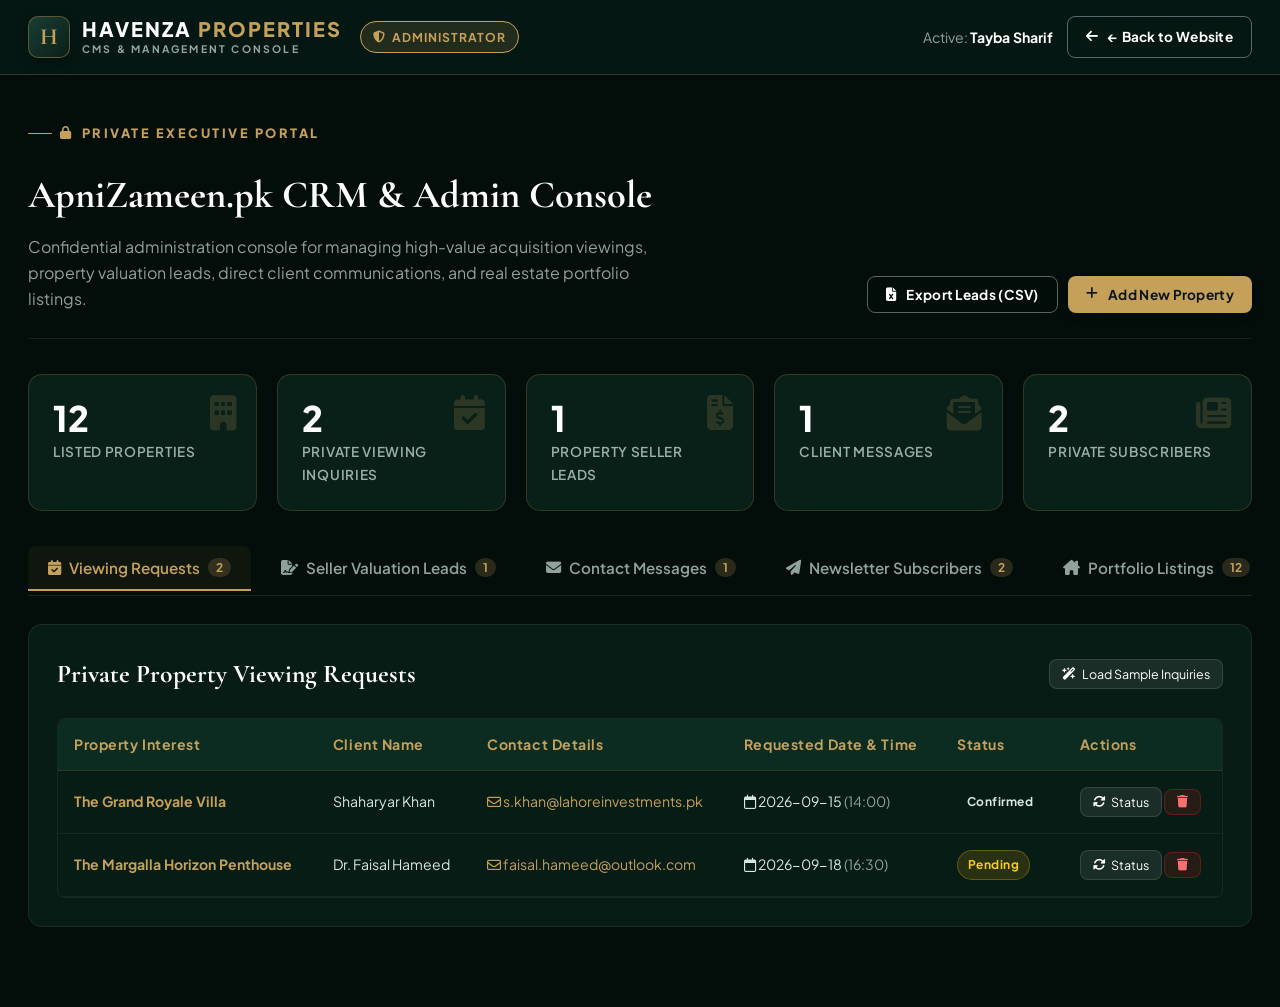
==== commit fc11b0bd: "Add files via upload" ====
--- a/admin.html
+++ b/admin.html
@@ -3,7 +3,7 @@
 <head>
   <meta charset="UTF-8">
   <meta name="viewport" content="width=device-width, initial-scale=1.0">
-  <title>HAVENZA PROPERTIES — CMS & Admin Dashboard</title>
+  <title>ApniZameen.pk — CMS & Admin Dashboard</title>
   
   <!-- Google Fonts: Plus Jakarta Sans & Cormorant Garamond -->
   <link rel="preconnect" href="https://fonts.googleapis.com">
@@ -399,7 +399,7 @@
       <div class="admin-hero">
         <div>
           <div class="kicker"><i class="fa-solid fa-lock"></i> Private Executive Portal</div>
-          <h1>Havenza Properties CRM & Admin Console</h1>
+          <h1>ApniZameen.pk CRM & Admin Console</h1>
           <p style="color: #8fa29c; margin-top: 6px; max-width: 650px;">
             Confidential administration console for managing high-value acquisition viewings, property valuation leads, direct client communications, and real estate portfolio listings.
           </p>
@@ -742,7 +742,7 @@
   <script src="js/data.js"></script>
   <script>
     /**
-     * HAVENZA PROPERTIES — Admin Panel Controller
+     * ApniZameen.pk — Admin Panel Controller
      * Provides client-side CRM for viewing bookings, seller leads, contact messages,
      * property listings, and CSV export. Synchronized via localStorage.
      */
@@ -1083,7 +1083,7 @@
           bathrooms: parseInt(document.getElementById('propBaths').value, 10) || 5,
           areaDisplay: document.getElementById('propArea').value || '1 Kanal',
           images: [document.getElementById('propImage').value],
-          description: document.getElementById('propDesc').value || 'Exclusive luxury residence listed by Havenza Properties.',
+          description: document.getElementById('propDesc').value || 'Exclusive luxury residence listed by ApniZameen.pk.',
           featured: true,
           status: 'Available',
           highlights: ['Prime central sector', 'Premium architecture', 'Legal title clearance'],
--- a/css/style.css
+++ b/css/style.css
@@ -1,5 +1,5 @@
 /* ==========================================================================
-   HAVENZA PROPERTIES — Luxury Real Estate Design System
+   ApniZameen.pk — Luxury Real Estate Design System
    ========================================================================== */
 
 /* --------------------------------------------------------------------------
